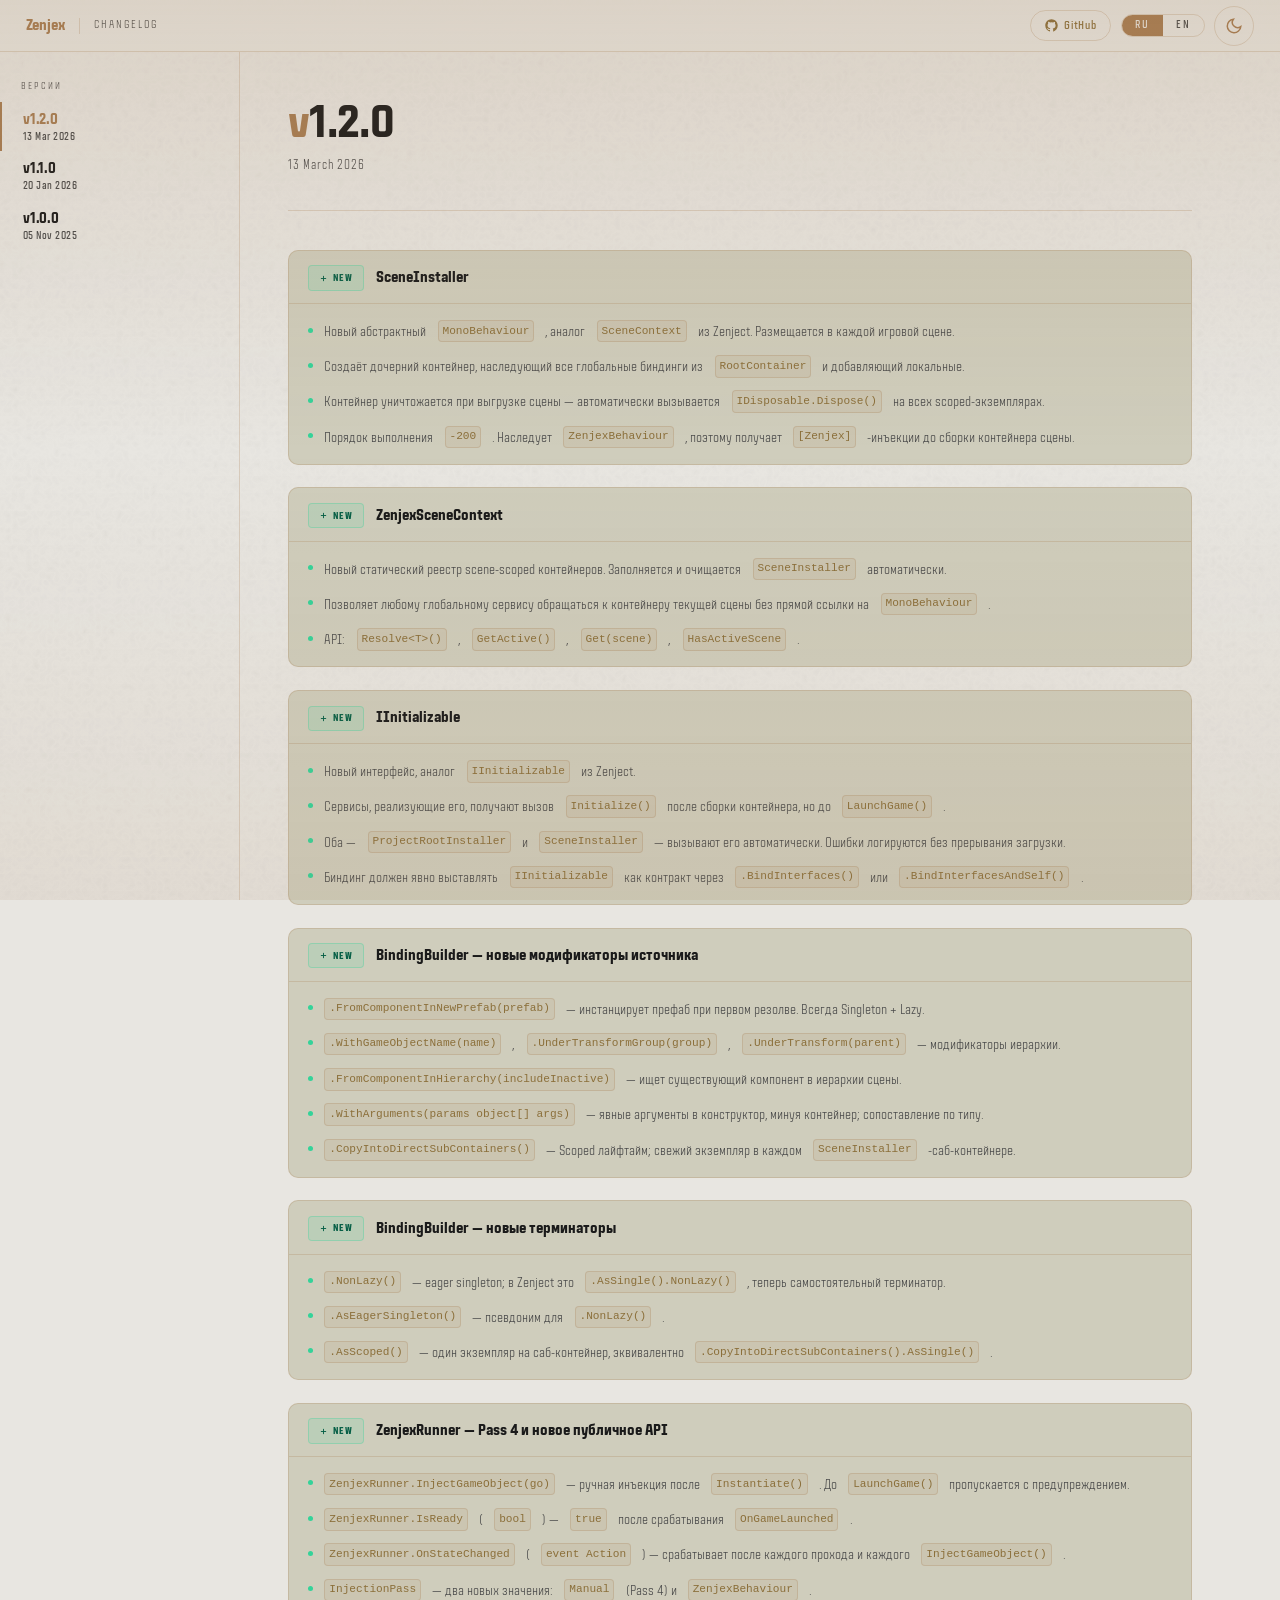
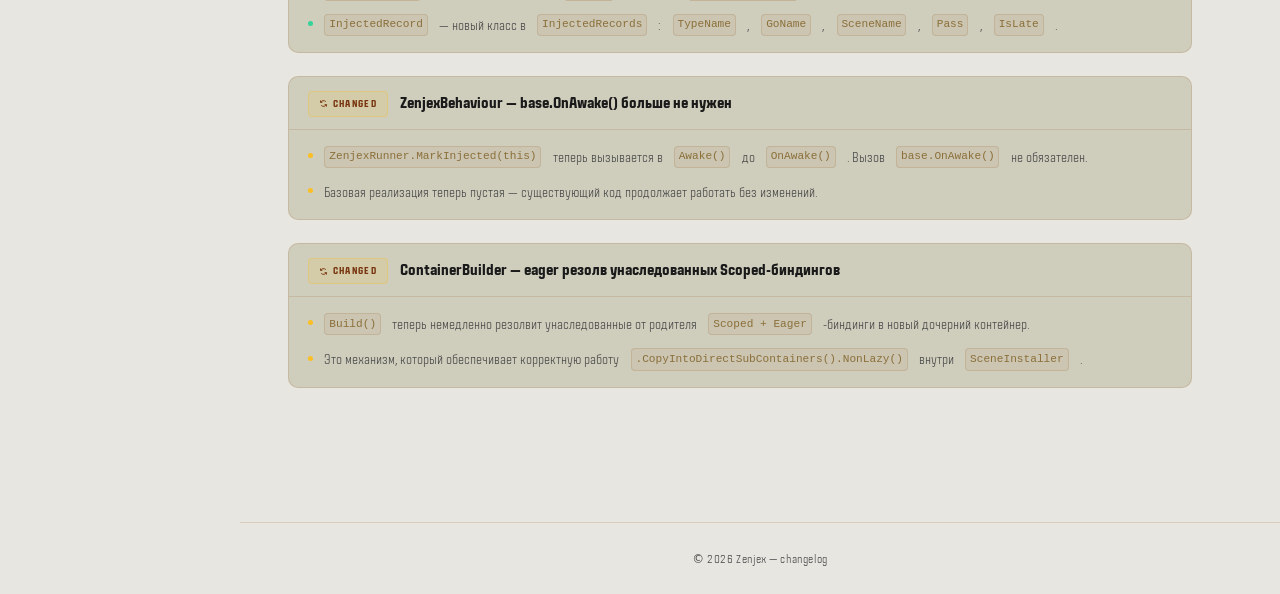
==== src/index.html @ dd4fa687 "Initial commit" ====
<!DOCTYPE html>
<html lang="ru" data-theme="dark">
<head>
  <meta charset="UTF-8" />
  <meta name="viewport" content="width=device-width, initial-scale=1.0" />
  <title>Changelog</title>

  <link rel="stylesheet" href="css/variables.css" />
  <link rel="stylesheet" href="css/animations.css" />
  <link rel="stylesheet" href="css/layout.css" />
  <link rel="stylesheet" href="css/changelog.css" />
</head>
<body>

<div class="app">

  <!-- ════════════════════════════════════════
       TOP BAR
  ════════════════════════════════════════ -->
  <header class="topbar">

    <div class="topbar-left">

      <!-- Mobile sidebar toggle -->
      <button class="sidebar-toggle" id="sidebar-toggle" aria-label="Toggle version list" onclick="toggleSidebar()">
        <svg width="16" height="16" viewBox="0 0 24 24" fill="none" stroke="currentColor" stroke-width="2" aria-hidden="true">
          <path d="M3 12h18M3 6h18M3 18h18"/>
        </svg>
      </button>

      <!-- Project name — set by config-loader.js -->
      <a class="topbar-logo" id="portfolio-link" href="#" aria-label="Back to portfolio">
        <span class="topbar-logo-name">
          <span id="topbar-project">…</span>
        </span>
      </a>

      <div class="topbar-sep"></div>
      <span class="topbar-label t" data-ru="Changelog" data-en="Changelog">Changelog</span>

    </div>

    <div class="topbar-right">

      <!-- GitHub repo link -->
      <a class="repo-link" id="repo-link" href="#" target="_blank" rel="noopener" aria-label="GitHub repository">
        <svg width="13" height="13" viewBox="0 0 24 24" fill="currentColor" aria-hidden="true">
          <path d="M12 .5C5.65.5.5 5.65.5 12c0 5.1 3.3 9.4 7.9 10.9.58.1.79-.25.79-.56v-2c-3.2.7-3.88-1.54-3.88-1.54-.52-1.34-1.28-1.7-1.28-1.7-1.05-.72.08-.7.08-.7 1.16.08 1.77 1.2 1.77 1.2 1.03 1.76 2.7 1.25 3.36.96.1-.75.4-1.25.73-1.54-2.55-.29-5.23-1.28-5.23-5.68 0-1.25.45-2.28 1.18-3.08-.12-.29-.51-1.46.11-3.04 0 0 .96-.31 3.15 1.18a10.9 10.9 0 0 1 5.74 0C17.3 5.37 18.26 5.68 18.26 5.68c.62 1.58.23 2.75.11 3.04.74.8 1.18 1.83 1.18 3.08 0 4.41-2.69 5.38-5.25 5.67.41.35.78 1.05.78 2.12v3.15c0 .31.21.67.8.56C20.2 21.4 23.5 17.1 23.5 12 23.5 5.65 18.35.5 12 .5z"/>
        </svg>
        GitHub
      </a>

      <!-- Lang switcher — same markup & classes as portfolio -->
      <div class="lang-switcher" role="group" aria-label="Language">
        <button class="lang-btn active" id="btn-ru" onclick="setLang('ru')">RU</button>
        <button class="lang-btn"        id="btn-en" onclick="setLang('en')">EN</button>
      </div>

      <!-- Theme switcher — same markup & classes as portfolio -->
      <button class="theme-switcher" id="theme-toggle" aria-label="Toggle theme" onclick="toggleTheme()">
        <svg class="theme-icon sun" viewBox="0 0 24 24" fill="none" stroke="currentColor" stroke-width="2" aria-hidden="true">
          <circle cx="12" cy="12" r="5"/>
          <path d="M12 1v2M12 21v2M4.22 4.22l1.42 1.42M18.36 18.36l1.42 1.42M1 12h2M21 12h2M4.22 19.78l1.42-1.42M18.36 5.64l1.42-1.42"/>
        </svg>
        <svg class="theme-icon moon" viewBox="0 0 24 24" fill="none" stroke="currentColor" stroke-width="2" aria-hidden="true">
          <path d="M21 12.79A9 9 0 1 1 11.21 3 7 7 0 0 0 21 12.79z"/>
        </svg>
      </button>

    </div>
  </header>

  <!-- ════════════════════════════════════════
       BODY: sidebar + content
  ════════════════════════════════════════ -->
  <div class="main">

    <!-- Backdrop for mobile sidebar -->
    <div class="sidebar-backdrop" id="sidebar-backdrop" onclick="toggleSidebar()"></div>

    <!-- Sidebar -->
    <nav class="sidebar" id="sidebar" aria-label="Version list">
      <p class="sidebar-section-label t" data-ru="Версии" data-en="Versions">Версии</p>
      <ul class="version-list" id="version-list" role="list"></ul>
    </nav>

    <!-- Release content -->
    <main class="content" id="release-content" aria-live="polite">
      <!-- Filled by app.js -->
    </main>

  </div>

  <!-- ════════════════════════════════════════
       FOOTER
  ════════════════════════════════════════ -->
  <footer>
    <span class="t" id="footer-text" data-ru="" data-en=""></span>
  </footer>

</div><!-- /.app -->

<!--
  Script load order (matters):
    1. theme.js        — apply saved/system theme before paint (no flash)
    2. config-loader.js — fetch config.json, apply colours, font, noise,
                          wire topbar links, render sidebar
    3. lang.js         — language switcher logic
    4. app.js          — render release content, handle lang switch
    5. scroll.js       — intersection-observer reveal
-->
<script src="js/theme.js"></script>
<script src="js/config-loader.js"></script>
<script src="js/lang.js"></script>
<script src="js/app.js"></script>
<script src="js/scroll.js"></script>

<!-- Mobile sidebar toggle -->
<script>
  function toggleSidebar() {
    const sidebar  = document.getElementById('sidebar');
    const backdrop = document.getElementById('sidebar-backdrop');
    const toggle   = document.getElementById('sidebar-toggle');
    const open = sidebar.classList.toggle('open');
    backdrop.classList.toggle('open', open);
    toggle.classList.toggle('open', open);
  }
</script>

<!-- Wire footer text from config (waits for config-loader to set window.__cfg) -->
<script>
  (function wireFooter() {
    const poll = setInterval(() => {
      const cfg = window.__cfg;
      if (!cfg) return;
      clearInterval(poll);
      const p = cfg.site?.project || 'Changelog';
      const footerEl = document.getElementById('footer-text');
      if (footerEl) {
        const yr = new Date().getFullYear();
        footerEl.setAttribute('data-ru', `© ${yr}\u00a0${p}\u00a0—\u00a0changelog`);
        footerEl.setAttribute('data-en', `© ${yr}\u00a0${p}\u00a0—\u00a0changelog`);
        footerEl.textContent = footerEl.getAttribute('data-' + (window.getCurrentLang?.() || 'ru'));
      }
    }, 30);
  })();
</script>

<!-- bfcache safety: remove any lingering transition overlay on Back -->
<script>
  window.addEventListener('pageshow', () => {
    document.getElementById('page-transition')?.classList.remove('active');
  });
</script>

</body>
</html>
---- src/css/variables.css ----
/* ============================================================
   variables.css — Design tokens, identical to portfolio
   Accent colours are overridden at runtime by config-loader.js
   ============================================================ */

*, *::before, *::after {
  box-sizing: border-box;
  margin: 0;
  padding: 0;
}

/* ── Fallback accents (before config loads) ── */
:root {
  --accent-dark:  #847271;
  --accent-light: #a67c52;
}

/* ── Dark theme (default) ── */
:root {
  --accent:   var(--accent-dark);

  --bg:       #0d0d0d;
  --surface:  #161616;
  --card:     #1c1c1c;
  --accent2:  #e8d5a3;
  --text:     #f0ece4;
  --muted:    #8a8070;
  --border:   var(--border-dark,          rgba(132, 114, 113, 0.18));
  --glow:     var(--glow-dark,            rgba(132, 114, 113, 0.12));

  --gradient-top:    var(--gradient-top-dark,  rgba(132, 114, 113, 0.15));
  --gradient-bottom: var(--gradient-bot-dark,  rgba(132, 114, 113, 0.08));

  --sidebar-w: 240px;
}

/* ── Light theme ── */
[data-theme="light"] {
  --accent:   var(--accent-light);

  --bg:       #e8e6e1;
  --surface:  #d9d7d2;
  --card:     #cfcdbc;
  --accent2:  #8b6f3a;
  --text:     #1a1a1a;
  --muted:    #4a4a4a;
  --border:   var(--border-light,         rgba(166, 124, 82, 0.25));
  --glow:     var(--glow-light,           rgba(166, 124, 82, 0.15));

  --gradient-top:    var(--gradient-top-light, rgba(166, 124, 82, 0.18));
  --gradient-bottom: var(--gradient-bot-light, rgba(166, 124, 82, 0.10));
}

html { scroll-behavior: smooth; }

body {
  background-color:       var(--bg);
  background-image:       var(--noise-svg);
  background-attachment:  fixed;
  color:       var(--text);
  font-family: inherit;
  font-weight: 300;
  line-height: 1.7;
  overflow-x:  hidden;
}

/* ── Same gradient overlay as portfolio ── */
body::before {
  content: '';
  position: fixed;
  inset: 0;
  background: linear-gradient(
    to bottom,
    var(--gradient-top)    0%,
    transparent            50%,
    var(--gradient-bottom) 100%
  );
  pointer-events: none;
  z-index: 9999;
}
---- src/css/animations.css ----
/* ============================================================
   animations.css — Keyframes & transition helpers
   ============================================================ */

@keyframes fadeUp {
  from { opacity: 0; transform: translateY(28px); }
  to   { opacity: 1; transform: none; }
}

@keyframes spin {
  to { transform: rotate(360deg); }
}

@keyframes slideRight {
  from { opacity: 0; transform: translateX(-10px); }
  to   { opacity: 1; transform: none; }
}

/* ── Scroll reveal (same class name as portfolio) ── */
.reveal {
  opacity: 0;
  transform: translateY(20px);
  transition: opacity 0.6s ease, transform 0.6s ease;
}
.reveal.visible {
  opacity: 1;
  transform: none;
}

/* ── Language fade (same .t / .fading pattern) ── */
.t {
  transition: opacity 0.18s ease;
}
.t.fading {
  opacity: 0;
}

/* ── Release body entry ── */
.release-body {
  animation: fadeUp 0.4s cubic-bezier(0.22, 1, 0.36, 1) both;
}

/* ── Section stagger ── */
.release-section {
  animation: fadeUp 0.45s cubic-bezier(0.22, 1, 0.36, 1) both;
}
.release-section:nth-child(1) { animation-delay: 0.04s; }
.release-section:nth-child(2) { animation-delay: 0.08s; }
.release-section:nth-child(3) { animation-delay: 0.12s; }
.release-section:nth-child(4) { animation-delay: 0.16s; }
.release-section:nth-child(5) { animation-delay: 0.20s; }
.release-section:nth-child(6) { animation-delay: 0.24s; }
.release-section:nth-child(7) { animation-delay: 0.28s; }
.release-section:nth-child(8) { animation-delay: 0.32s; }
---- src/css/layout.css ----
/* ============================================================
   layout.css — Top bar, sidebar, content, footer
   ============================================================ */

/* ── App shell ── */
.app {
  display: flex;
  flex-direction: column;
  min-height: 100vh;
}

/* ════════════════════════════════════════════════════════════
   TOP BAR
   ════════════════════════════════════════════════════════════ */
.topbar {
  position: fixed;
  top: 0; left: 0; right: 0;
  z-index: 500;
  height: 52px;
  display: flex;
  align-items: center;
  justify-content: space-between;
  padding: 0 1.6rem;
  border-bottom: 1px solid var(--border);
  background: rgba(13, 13, 13, 0.88);
  backdrop-filter: blur(18px);
  -webkit-backdrop-filter: blur(18px);
}

[data-theme="light"] .topbar {
  background: rgba(232, 230, 225, 0.88);
}

.topbar-left  { display: flex; align-items: center; gap: 0.9rem; }
.topbar-right { display: flex; align-items: center; gap: 0.6rem; }

/* Project name link */
.topbar-logo {
  display: flex;
  align-items: center;
  gap: 0.5rem;
  text-decoration: none;
  color: var(--text);
}

.topbar-logo-name {
  font-size: 0.95rem;
  font-weight: 700;
  letter-spacing: -0.01em;
  color: var(--text);
}
.topbar-logo-name span { color: var(--accent); }

.topbar-sep {
  width: 1px;
  height: 16px;
  background: var(--border);
}

.topbar-label {
  font-size: 0.68rem;
  letter-spacing: 0.18em;
  text-transform: uppercase;
  color: var(--muted);
}

/* GitHub pill — matches portfolio's .link-pill */
.repo-link {
  display: inline-flex;
  align-items: center;
  gap: 0.4rem;
  padding: 0.32rem 0.85rem;
  border: 1px solid var(--border);
  border-radius: 999px;
  font-size: 0.72rem;
  font-weight: 500;
  letter-spacing: 0.06em;
  color: var(--accent2);
  text-decoration: none;
  transition: background 0.22s, border-color 0.22s, transform 0.18s;
}
.repo-link:hover {
  background: var(--glow);
  border-color: var(--accent);
  transform: translateY(-1px);
}

/* ── Theme switcher (identical to portfolio) ── */
.theme-switcher {
  width: 40px;
  height: 40px;
  border-radius: 50%;
  border: 1px solid var(--border);
  background: transparent;
  cursor: pointer;
  display: flex;
  align-items: center;
  justify-content: center;
  transition: border-color 0.2s, transform 0.2s;
  position: relative;
}
.theme-switcher:hover  { border-color: var(--accent); transform: scale(1.05); }
.theme-switcher:active { transform: scale(0.95); }

.theme-icon {
  width: 18px;
  height: 18px;
  color: var(--accent);
  transition: opacity 0.3s, transform 0.3s;
}
.theme-icon.sun  { position: absolute; opacity: 1; transform: rotate(0deg) scale(1); }
.theme-icon.moon { position: absolute; opacity: 0; transform: rotate(90deg) scale(0); }

[data-theme="light"] .theme-icon.sun  { opacity: 0; transform: rotate(-90deg) scale(0); }
[data-theme="light"] .theme-icon.moon { opacity: 1; transform: rotate(0deg) scale(1); }

/* ── Lang switcher (identical to portfolio) ── */
.lang-switcher {
  display: flex;
  border: 1px solid var(--border);
  border-radius: 999px;
  overflow: hidden;
  background: transparent;
}

.lang-btn {
  padding: 0.34rem 0.85rem;
  font-family: inherit;
  font-size: 0.68rem;
  font-weight: 500;
  letter-spacing: 0.13em;
  text-transform: uppercase;
  color: var(--muted);
  background: none;
  border: none;
  cursor: pointer;
  transition: color 0.2s, background 0.2s;
  line-height: 1;
}
.lang-btn.active         { color: var(--bg); background: var(--accent); }
.lang-btn:not(.active):hover { color: var(--accent2); }

/* ── Mobile: sidebar toggle button ── */
.sidebar-toggle {
  display: none;
  width: 40px;
  height: 40px;
  border-radius: 50%;
  border: 1px solid var(--border);
  background: transparent;
  cursor: pointer;
  align-items: center;
  justify-content: center;
  color: var(--accent);
  transition: border-color 0.2s, background 0.2s;
}
.sidebar-toggle:hover { border-color: var(--accent); background: var(--glow); }
.sidebar-toggle.open  { background: var(--glow); border-color: var(--accent); }

/* ════════════════════════════════════════════════════════════
   MAIN LAYOUT (sidebar + content)
   ════════════════════════════════════════════════════════════ */
.main {
  display: flex;
  flex: 1;
  padding-top: 52px;
}

/* ── Sidebar ── */
.sidebar {
  position: fixed;
  top: 52px;
  left: 0;
  bottom: 0;
  width: var(--sidebar-w);
  overflow-y: auto;
  border-right: 1px solid var(--border);
  padding: 1.6rem 0 2rem;
  scrollbar-width: thin;
  scrollbar-color: var(--border) transparent;
}

.sidebar-section-label {
  font-size: 0.6rem;
  letter-spacing: 0.22em;
  text-transform: uppercase;
  color: var(--muted);
  padding: 0 1.3rem;
  margin-bottom: 0.5rem;
}

.version-list {
  list-style: none;
}

/* Each version entry */
.version-item {
  position: relative;
  border-left: 2px solid transparent;
  transition: border-color 0.2s;
}
.version-item.active {
  border-left-color: var(--accent);
}

.version-btn {
  width: 100%;
  padding: 0.55rem 1.3rem;
  background: none;
  border: none;
  cursor: pointer;
  text-align: left;
  font-family: inherit;
  display: flex;
  flex-direction: column;
  gap: 0.12rem;
  transition: background 0.18s;
}
.version-btn:hover { background: var(--glow); }

.version-btn-tag {
  font-size: 0.88rem;
  font-weight: 700;
  color: var(--text);
  letter-spacing: -0.01em;
  transition: color 0.2s;
}
.version-item.active .version-btn-tag { color: var(--accent); }

.version-btn-date {
  font-size: 0.65rem;
  letter-spacing: 0.05em;
  color: var(--muted);
}

/* ── Content area ── */
.content {
  margin-left: var(--sidebar-w);
  flex: 1;
  padding: 2.8rem 3rem 7rem;
  max-width: calc(var(--sidebar-w) + 760px);
}

/* ── Release header ── */
.release-header {
  margin-bottom: 2.2rem;
}

.release-version-tag {
  font-size: clamp(2rem, 5vw, 2.8rem);
  font-weight: 700;
  letter-spacing: -0.02em;
  line-height: 1.1;
  margin-bottom: 0.55rem;
}
.release-version-tag span { color: var(--accent); }

.release-meta {
  display: flex;
  align-items: center;
  gap: 0.8rem;
  flex-wrap: wrap;
}

.release-date {
  font-size: 0.75rem;
  letter-spacing: 0.08em;
  color: var(--muted);
}

/* ── Horizontal rule between header and body ── */
.release-rule {
  height: 1px;
  background: var(--border);
  margin: 1.8rem 0 2.4rem;
}

/* ── Footer ── */
footer {
  margin-left: var(--sidebar-w);
  padding: 1.6rem 3rem;
  border-top: 1px solid var(--border);
  color: var(--muted);
  font-size: 0.74rem;
  letter-spacing: 0.05em;
  text-align: center;
}

/* ════════════════════════════════════════════════════════════
   MOBILE  ≤ 768 px
   ════════════════════════════════════════════════════════════ */
@media (max-width: 768px) {
  :root { --sidebar-w: 0px; }

  .topbar { padding: 0 1rem; }

  .topbar-sep,
  .topbar-label { display: none; }

  .sidebar-toggle { display: flex; }

  /* Sidebar slides in from the left as an overlay */
  .sidebar {
    width: 80vw;
    max-width: 300px;
    transform: translateX(-110%);
    transition: transform 0.3s cubic-bezier(0.22, 1, 0.36, 1);
    z-index: 400;
    background: var(--bg);
    border-right: 1px solid var(--border);
  }
  .sidebar.open { transform: translateX(0); }

  /* Dim overlay behind the open sidebar */
  .sidebar-backdrop {
    display: none;
    position: fixed;
    inset: 0;
    z-index: 399;
    background: rgba(0,0,0,0.5);
  }
  .sidebar-backdrop.open { display: block; }

  .content {
    margin-left: 0;
    padding: 1.6rem 1.2rem 5rem;
  }

  footer {
    margin-left: 0;
    padding: 1.4rem 1.2rem;
  }
}

@media (max-width: 400px) {
  .release-version-tag { font-size: 1.7rem; }
  .content { padding: 1.2rem 1rem 4rem; }
}

/* ── Touch: no hover lifts ── */
@media (hover: none) {
  .repo-link:hover  { transform: none; }
  .version-btn:hover { background: transparent; }
}
---- src/css/changelog.css ----
/* ============================================================
   changelog.css — Release sections, badges, item lists,
                   inline code highlighting
   ============================================================ */

/* ════════════════════════════════════════════════════════════
   SECTION CARD
   ════════════════════════════════════════════════════════════ */
.release-section {
  margin-bottom: 1.4rem;
  border: 1px solid var(--border);
  border-radius: 10px;
  background: var(--card);
  overflow: hidden;
  transition: border-color 0.22s;
}
.release-section:hover {
  border-color: color-mix(in srgb, var(--accent) 40%, var(--border));
}

/* ── Section header ── */
.section-head {
  display: flex;
  align-items: center;
  gap: 0.75rem;
  padding: 0.9rem 1.2rem 0.75rem;
  border-bottom: 1px solid var(--border);
}

.section-title {
  font-size: 0.95rem;
  font-weight: 700;
  color: var(--text);
  flex: 1;
}

/* Inline code in titles */
.section-title code {
  font-family: 'SFMono-Regular', 'Consolas', 'Liberation Mono', monospace;
  font-size: 0.85em;
  font-weight: 600;
  color: var(--accent2);
  background: color-mix(in srgb, var(--accent) 10%, var(--surface));
  border: 1px solid var(--border);
  border-radius: 4px;
  padding: 0.05em 0.35em;
}

/* ── Type badge ── */
.badge {
  display: inline-flex;
  align-items: center;
  gap: 0.3rem;
  font-size: 0.6rem;
  font-weight: 700;
  letter-spacing: 0.14em;
  text-transform: uppercase;
  padding: 0.22rem 0.6rem;
  border-radius: 4px;
  border: 1px solid transparent;
  white-space: nowrap;
  flex-shrink: 0;
}

.badge-new {
  color: #6ee7b7;
  background: rgba(52, 211, 153, 0.08);
  border-color: rgba(52, 211, 153, 0.2);
}
[data-theme="light"] .badge-new {
  color: #065f46;
  background: rgba(52, 211, 153, 0.12);
  border-color: rgba(52, 211, 153, 0.3);
}

.badge-changed {
  color: #fde68a;
  background: rgba(251, 191, 36, 0.08);
  border-color: rgba(251, 191, 36, 0.2);
}
[data-theme="light"] .badge-changed {
  color: #78350f;
  background: rgba(251, 191, 36, 0.12);
  border-color: rgba(251, 191, 36, 0.3);
}

.badge-fixed {
  color: #93c5fd;
  background: rgba(96, 165, 250, 0.08);
  border-color: rgba(96, 165, 250, 0.2);
}
[data-theme="light"] .badge-fixed {
  color: #1e3a5f;
  background: rgba(96, 165, 250, 0.12);
  border-color: rgba(96, 165, 250, 0.3);
}

.badge-removed {
  color: #fca5a5;
  background: rgba(248, 113, 113, 0.08);
  border-color: rgba(248, 113, 113, 0.2);
}
[data-theme="light"] .badge-removed {
  color: #7f1d1d;
  background: rgba(248, 113, 113, 0.12);
  border-color: rgba(248, 113, 113, 0.3);
}

/* ── Item list ── */
.section-items {
  list-style: none;
  padding: 0.6rem 0 0.6rem;
}

.section-item {
  display: flex;
  gap: 0.7rem;
  padding: 0.4rem 1.2rem;
  font-size: 0.85rem;
  line-height: 1.65;
  color: var(--muted);
  transition: background 0.15s;
}
.section-item:hover {
  background: color-mix(in srgb, var(--accent) 5%, transparent);
}

/* Bullet dot, coloured by type */
.section-item::before {
  content: '';
  display: block;
  width: 5px;
  height: 5px;
  border-radius: 50%;
  background: var(--muted);
  margin-top: 0.55em;
  flex-shrink: 0;
  transition: background 0.2s;
}
.release-section[data-type="new"]     .section-item::before { background: #34d399; }
.release-section[data-type="changed"] .section-item::before { background: #fbbf24; }
.release-section[data-type="fixed"]   .section-item::before { background: #60a5fa; }
.release-section[data-type="removed"] .section-item::before { background: #f87171; }

/* Inline code inside items */
.section-item code {
  font-family: 'SFMono-Regular', 'Consolas', 'Liberation Mono', monospace;
  font-size: 0.82em;
  font-weight: 500;
  color: var(--accent2);
  background: color-mix(in srgb, var(--accent) 10%, var(--surface));
  border: 1px solid var(--border);
  border-radius: 4px;
  padding: 0.05em 0.35em;
  white-space: nowrap;
}

[data-theme="light"] .section-item code {
  color: var(--accent2);
  background: color-mix(in srgb, var(--accent) 10%, var(--card));
}

/* ════════════════════════════════════════════════════════════
   EMPTY STATE  (no release selected or config error)
   ════════════════════════════════════════════════════════════ */
.empty-state {
  display: flex;
  flex-direction: column;
  align-items: center;
  justify-content: center;
  gap: 0.8rem;
  min-height: 40vh;
  color: var(--muted);
  font-size: 0.85rem;
  letter-spacing: 0.05em;
  text-align: center;
  opacity: 0.6;
}

.empty-state svg {
  color: var(--accent);
  opacity: 0.4;
}

/* ════════════════════════════════════════════════════════════
   MOBILE
   ════════════════════════════════════════════════════════════ */
@media (max-width: 768px) {
  .section-head { padding: 0.8rem 1rem 0.65rem; gap: 0.6rem; }
  .section-title { font-size: 0.88rem; }
  .section-item { padding: 0.35rem 1rem; font-size: 0.8rem; }
  .release-section { border-radius: 8px; margin-bottom: 1rem; }
}
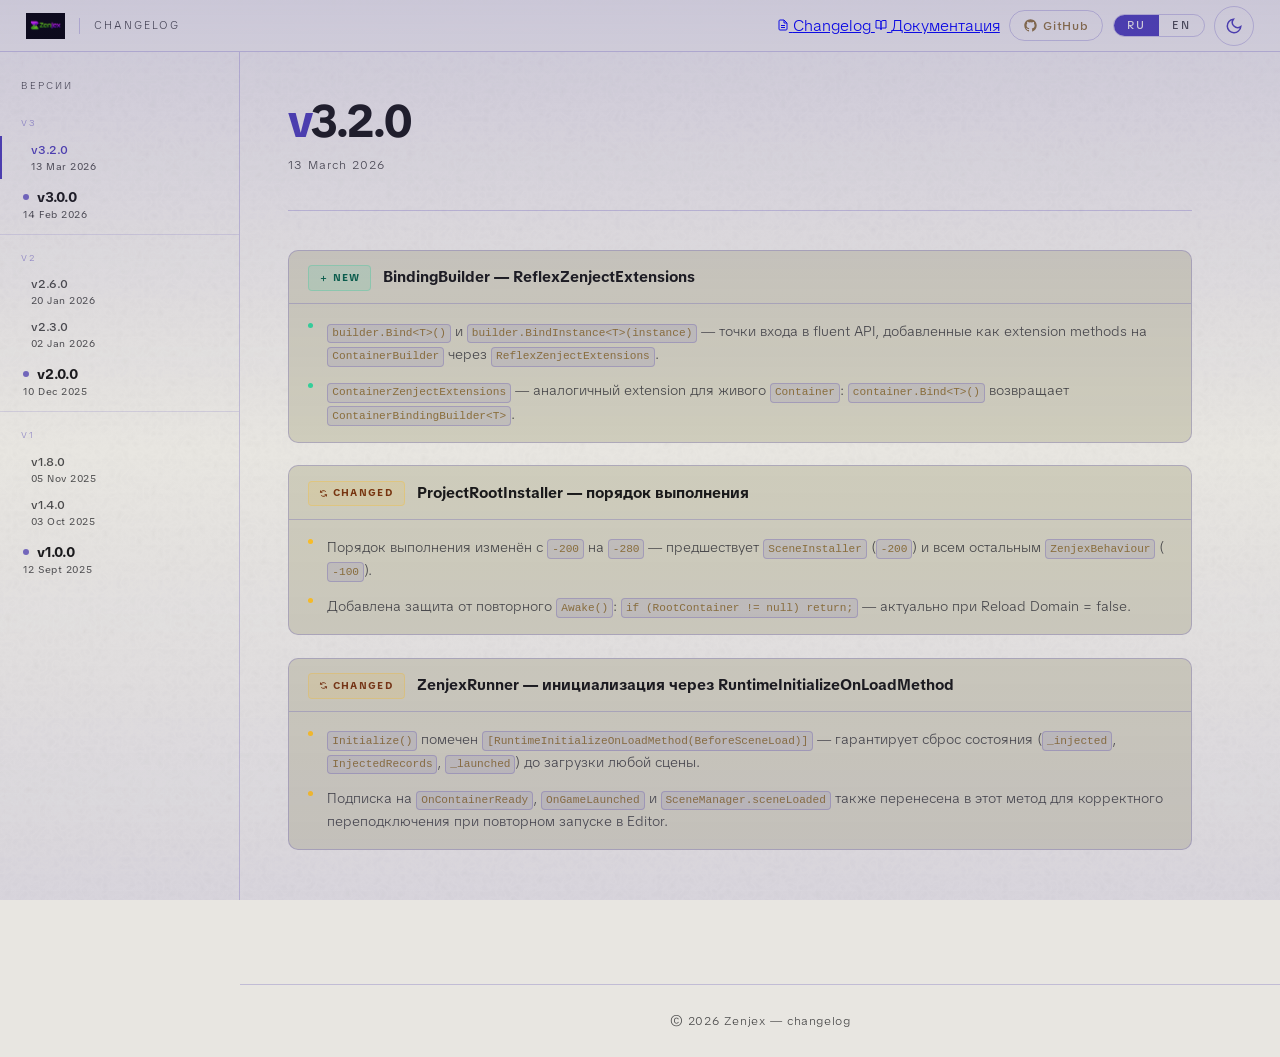
==== commit e0a5c93d: "Added home page" ====
--- a/src/index.html
+++ b/src/index.html
@@ -9,6 +9,7 @@
   <link rel="stylesheet" href="css/animations.css" />
   <link rel="stylesheet" href="css/layout.css" />
   <link rel="stylesheet" href="css/changelog.css" />
+  <link rel="stylesheet" href="css/wiki.css" />
 </head>
 <body>
 
@@ -28,11 +29,9 @@
         </svg>
       </button>
 
-      <!-- Project name — set by config-loader.js -->
-      <a class="topbar-logo" id="portfolio-link" href="#" aria-label="Back to portfolio">
-        <span class="topbar-logo-name">
-          <span id="topbar-project">…</span>
-        </span>
+      <!-- Project logo -->
+      <a class="topbar-logo" id="portfolio-link" href="home.html" aria-label="Zenjex — Home">
+        <img class="topbar-logo-img" src="img/logo.png" alt="Zenjex" id="topbar-project" />
       </a>
 
       <div class="topbar-sep"></div>
@@ -41,6 +40,23 @@
     </div>
 
     <div class="topbar-right">
+
+      <!-- Nav: Changelog ↔ Wiki -->
+      <nav class="topbar-nav" aria-label="Site navigation">
+        <a class="topbar-nav-link topbar-nav-link--active" href="index.html">
+          <svg width="12" height="12" viewBox="0 0 24 24" fill="none" stroke="currentColor" stroke-width="2" aria-hidden="true">
+            <path d="M14 2H6a2 2 0 00-2 2v16a2 2 0 002 2h12a2 2 0 002-2V8z"/><polyline points="14 2 14 8 20 8"/>
+            <line x1="16" y1="13" x2="8" y2="13"/><line x1="16" y1="17" x2="8" y2="17"/>
+          </svg>
+          <span class="t" data-ru="Changelog" data-en="Changelog">Changelog</span>
+        </a>
+        <a class="topbar-nav-link" href="docs.html">
+          <svg width="12" height="12" viewBox="0 0 24 24" fill="none" stroke="currentColor" stroke-width="2" aria-hidden="true">
+            <path d="M2 3h6a4 4 0 014 4v14a3 3 0 00-3-3H2z"/><path d="M22 3h-6a4 4 0 00-4 4v14a3 3 0 013-3h7z"/>
+          </svg>
+          <span class="t" data-ru="Документация" data-en="Docs">Документация</span>
+        </a>
+      </nav>
 
       <!-- GitHub repo link -->
       <a class="repo-link" id="repo-link" href="#" target="_blank" rel="noopener" aria-label="GitHub repository">
--- a/src/css/layout.css
+++ b/src/css/layout.css
@@ -41,6 +41,15 @@
   gap: 0.5rem;
   text-decoration: none;
   color: var(--text);
+  background: transparent;
+}
+
+/* Logo as image */
+.topbar-logo-img {
+  height: 26px;
+  width: auto;
+  display: block;
+  background: transparent;
 }
 
 .topbar-logo-name {
@@ -342,3 +351,145 @@
   .repo-link:hover  { transform: none; }
   .version-btn:hover { background: transparent; }
 }
+
+
+/* ════════════════════════════════════════════════════════════
+   SIDEBAR — версионные группы
+   ════════════════════════════════════════════════════════════ */
+
+/* Группа мажорной версии */
+.version-group {
+  margin-bottom: 0.25rem;
+}
+
+/* Лейбл группы (V3, V2, V1) */
+.version-group-label {
+  font-size: 0.55rem;
+  letter-spacing: 0.28em;
+  text-transform: uppercase;
+  color: var(--accent);
+  opacity: 0.55;
+  padding: 0.9rem 1.3rem 0.3rem;
+  user-select: none;
+}
+
+/* Список релизов внутри группы */
+.version-sublist {
+  list-style: none;
+}
+
+/* Минорный релиз — чуть меньше и с отступом */
+.version-item:not(.version-item--major) .version-btn {
+  padding: 0.38rem 1.3rem 0.38rem 1.8rem;
+}
+
+.version-item:not(.version-item--major) .version-btn-tag {
+  font-size: 0.78rem;
+  font-weight: 500;
+  color: var(--muted);
+}
+
+.version-item:not(.version-item--major).active .version-btn-tag {
+  color: var(--accent);
+}
+
+.version-item:not(.version-item--major) .version-btn-date {
+  font-size: 0.6rem;
+}
+
+/* Мажорный релиз — крупнее, ярче */
+.version-item--major .version-btn {
+  padding: 0.55rem 1.3rem;
+}
+
+.version-item--major .version-btn-tag {
+  font-size: 0.9rem;
+  font-weight: 700;
+  color: var(--text);
+  display: flex;
+  align-items: center;
+  gap: 0.5rem;
+}
+
+.version-item--major.active .version-btn-tag {
+  color: var(--accent);
+}
+
+/* Цветная точка перед мажорной версией */
+.version-btn-major-dot {
+  display: inline-block;
+  width: 6px;
+  height: 6px;
+  border-radius: 50%;
+  background: var(--accent);
+  flex-shrink: 0;
+  opacity: 0.75;
+  transition: opacity 0.2s;
+}
+.version-item--major.active .version-btn-major-dot,
+.version-item--major .version-btn:hover .version-btn-major-dot {
+  opacity: 1;
+}
+
+/* Разделительная линия перед группой (кроме первой) */
+.version-group + .version-group .version-group-label {
+  border-top: 1px solid var(--border);
+  padding-top: 1rem;
+}
+
+
+/* ════════════════════════════════════════════════════════════
+   CONTENT — мажорный релиз
+   ════════════════════════════════════════════════════════════ */
+
+/* Выделенный бэкграунд для шапки мажорного релиза */
+.release-header--major {
+  position: relative;
+  padding: 1.8rem 2rem 1.8rem;
+  margin: -0.8rem -1.2rem 0;
+  border-radius: 12px;
+  border: 1px solid color-mix(in srgb, var(--accent) 25%, var(--border));
+  background: color-mix(in srgb, var(--accent) 5%, var(--card));
+  overflow: hidden;
+}
+
+/* Декоративное свечение в углу */
+.release-header--major::before {
+  content: '';
+  position: absolute;
+  top: -40px;
+  right: -40px;
+  width: 180px;
+  height: 180px;
+  border-radius: 50%;
+  background: radial-gradient(circle, color-mix(in srgb, var(--accent) 18%, transparent), transparent 70%);
+  pointer-events: none;
+}
+
+/* Бейдж "MAJOR RELEASE" */
+.release-header--major::after {
+  content: 'MAJOR RELEASE';
+  position: absolute;
+  top: 1rem;
+  right: 1.2rem;
+  font-size: 0.52rem;
+  font-weight: 700;
+  letter-spacing: 0.2em;
+  color: var(--accent);
+  opacity: 0.6;
+}
+
+/* Версионный тег крупнее у мажора */
+.release-header--major .release-version-tag {
+  font-size: clamp(2.4rem, 6vw, 3.4rem);
+}
+
+@media (max-width: 768px) {
+  .release-header--major {
+    margin: -0.4rem -0.4rem 0;
+    padding: 1.4rem 1.2rem 1.4rem;
+  }
+  .release-header--major::after {
+    display: none;
+  }
+}
--- a/src/css/changelog.css
+++ b/src/css/changelog.css
@@ -113,9 +113,9 @@
 }
 
 .section-item {
-  display: flex;
-  gap: 0.7rem;
-  padding: 0.4rem 1.2rem;
+  display: block;
+  position: relative;
+  padding: 0.4rem 1.2rem 0.4rem 2.4rem;
   font-size: 0.85rem;
   line-height: 1.65;
   color: var(--muted);
@@ -125,16 +125,21 @@
   background: color-mix(in srgb, var(--accent) 5%, transparent);
 }
 
-/* Bullet dot, coloured by type */
+/* Text content wrapper — inline so code flows naturally with text */
+.section-item-text {
+  display: inline;
+}
+
+/* Bullet dot, absolutely positioned so text wraps freely */
 .section-item::before {
   content: '';
-  display: block;
+  position: absolute;
+  left: 1.2rem;
+  top: 0.72em;
   width: 5px;
   height: 5px;
   border-radius: 50%;
   background: var(--muted);
-  margin-top: 0.55em;
-  flex-shrink: 0;
   transition: background 0.2s;
 }
 .release-section[data-type="new"]     .section-item::before { background: #34d399; }
@@ -153,6 +158,9 @@
   border-radius: 4px;
   padding: 0.05em 0.35em;
   white-space: nowrap;
+  display: inline-block;
+  vertical-align: baseline;
+  line-height: 1.5;
 }
 
 [data-theme="light"] .section-item code {
@@ -188,6 +196,7 @@
 @media (max-width: 768px) {
   .section-head { padding: 0.8rem 1rem 0.65rem; gap: 0.6rem; }
   .section-title { font-size: 0.88rem; }
-  .section-item { padding: 0.35rem 1rem; font-size: 0.8rem; }
+  .section-item { padding: 0.35rem 1rem 0.35rem 2rem; font-size: 0.8rem; }
+  .section-item::before { left: 1rem; }
   .release-section { border-radius: 8px; margin-bottom: 1rem; }
 }
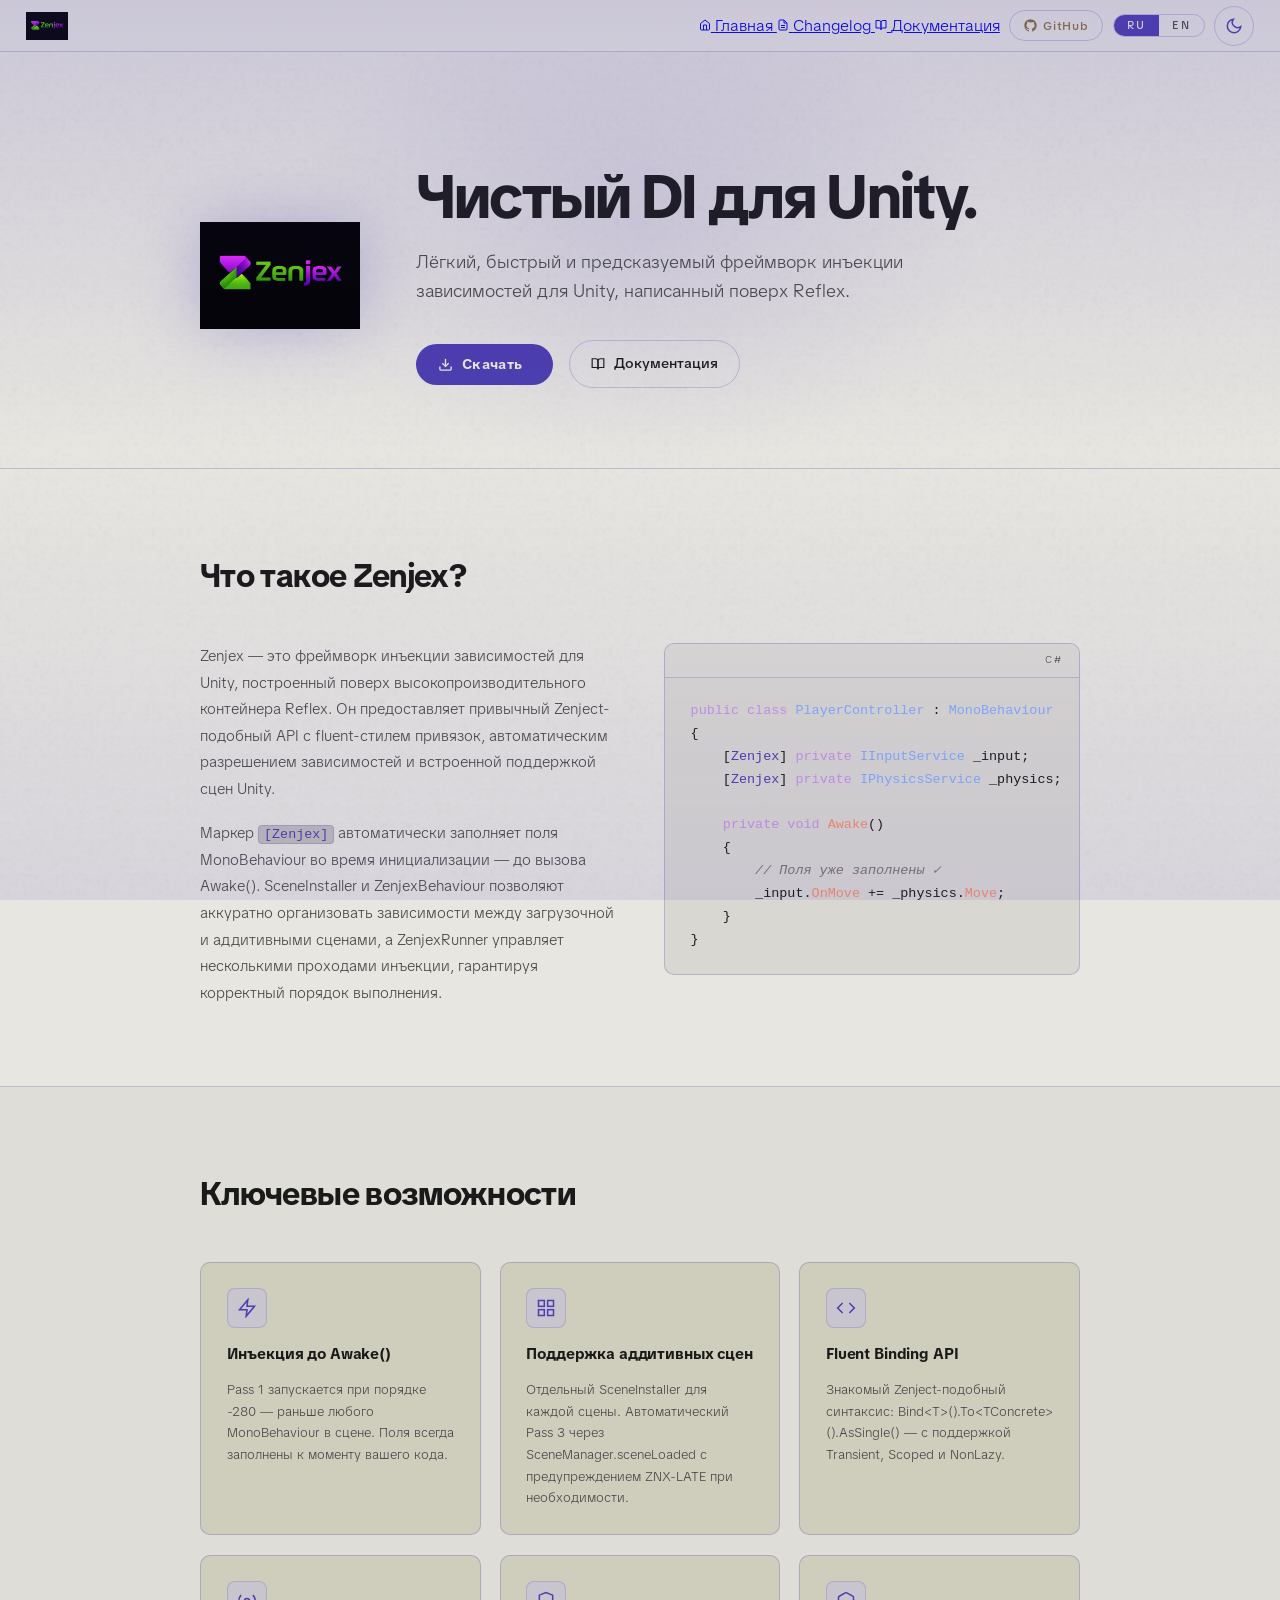
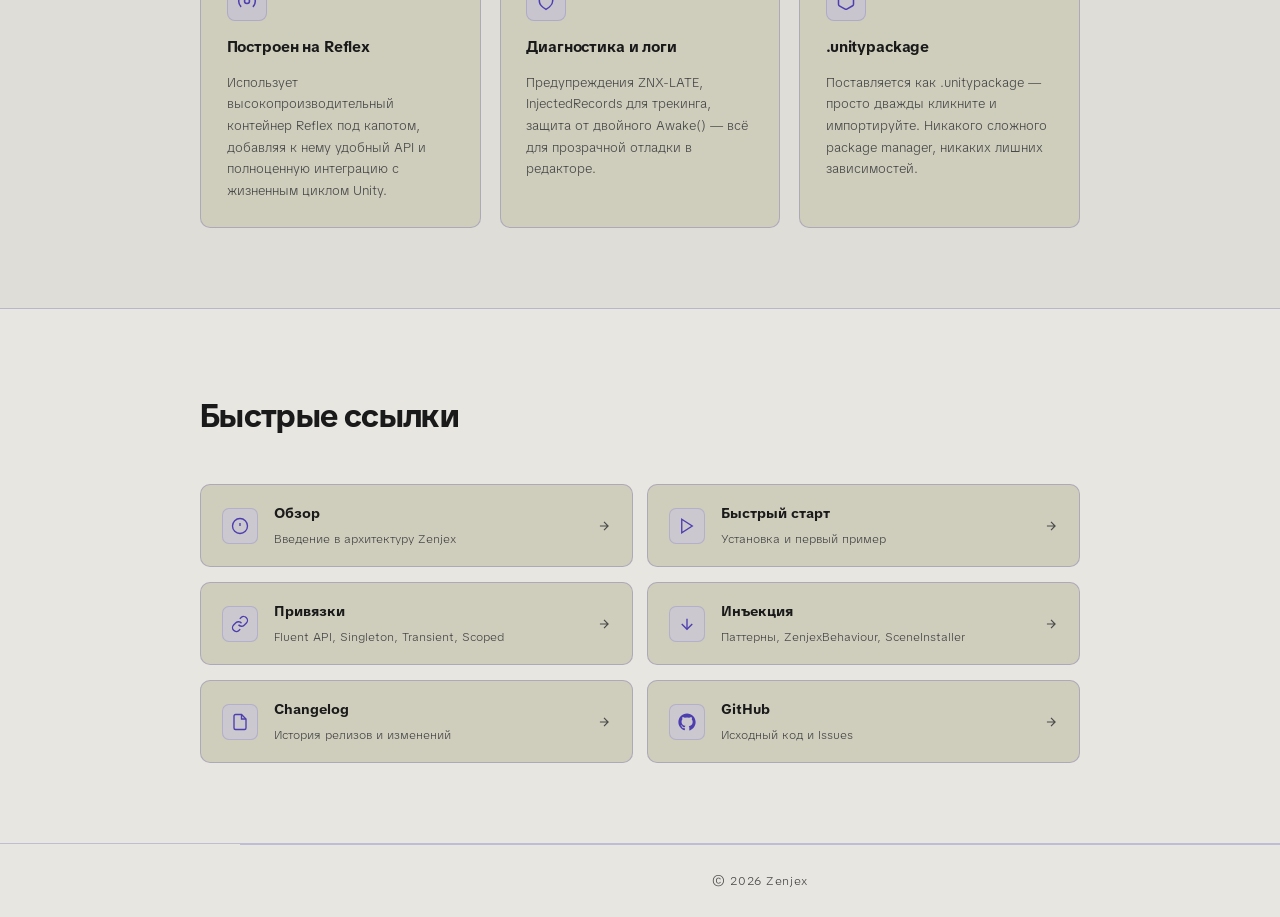
==== commit c8ce730f: "Added home tab" ====
--- a/src/index.html
+++ b/src/index.html
@@ -3,47 +3,35 @@
 <head>
   <meta charset="UTF-8" />
   <meta name="viewport" content="width=device-width, initial-scale=1.0" />
-  <title>Changelog</title>
+  <title>Zenjex — Dependency Injection for Unity</title>
 
   <link rel="stylesheet" href="css/variables.css" />
   <link rel="stylesheet" href="css/animations.css" />
   <link rel="stylesheet" href="css/layout.css" />
-  <link rel="stylesheet" href="css/changelog.css" />
   <link rel="stylesheet" href="css/wiki.css" />
+  <link rel="stylesheet" href="css/home.css" />
 </head>
 <body>
 
 <div class="app">
 
-  <!-- ════════════════════════════════════════
-       TOP BAR
-  ════════════════════════════════════════ -->
+  <!-- TOP BAR -->
   <header class="topbar">
-
     <div class="topbar-left">
-
-      <!-- Mobile sidebar toggle -->
-      <button class="sidebar-toggle" id="sidebar-toggle" aria-label="Toggle version list" onclick="toggleSidebar()">
-        <svg width="16" height="16" viewBox="0 0 24 24" fill="none" stroke="currentColor" stroke-width="2" aria-hidden="true">
-          <path d="M3 12h18M3 6h18M3 18h18"/>
-        </svg>
-      </button>
-
-      <!-- Project logo -->
-      <a class="topbar-logo" id="portfolio-link" href="home.html" aria-label="Zenjex — Home">
-        <img class="topbar-logo-img" src="img/logo.png" alt="Zenjex" id="topbar-project" />
+      <a class="topbar-logo" id="portfolio-link" href="#" aria-label="Back to portfolio">
+        <img class="topbar-logo-img" src="img/logo.png" alt="Zenjex" id="topbar-logo-img" />
       </a>
-
-      <div class="topbar-sep"></div>
-      <span class="topbar-label t" data-ru="Changelog" data-en="Changelog">Changelog</span>
-
     </div>
 
     <div class="topbar-right">
-
-      <!-- Nav: Changelog ↔ Wiki -->
       <nav class="topbar-nav" aria-label="Site navigation">
         <a class="topbar-nav-link topbar-nav-link--active" href="index.html">
+          <svg width="12" height="12" viewBox="0 0 24 24" fill="none" stroke="currentColor" stroke-width="2" aria-hidden="true">
+            <path d="M3 9l9-7 9 7v11a2 2 0 01-2 2H5a2 2 0 01-2-2z"/><polyline points="9 22 9 12 15 12 15 22"/>
+          </svg>
+          <span class="t" data-ru="Главная" data-en="Home">Главная</span>
+        </a>
+        <a class="topbar-nav-link" href="changelog.html">
           <svg width="12" height="12" viewBox="0 0 24 24" fill="none" stroke="currentColor" stroke-width="2" aria-hidden="true">
             <path d="M14 2H6a2 2 0 00-2 2v16a2 2 0 002 2h12a2 2 0 002-2V8z"/><polyline points="14 2 14 8 20 8"/>
             <line x1="16" y1="13" x2="8" y2="13"/><line x1="16" y1="17" x2="8" y2="17"/>
@@ -58,7 +46,6 @@
         </a>
       </nav>
 
-      <!-- GitHub repo link -->
       <a class="repo-link" id="repo-link" href="#" target="_blank" rel="noopener" aria-label="GitHub repository">
         <svg width="13" height="13" viewBox="0 0 24 24" fill="currentColor" aria-hidden="true">
           <path d="M12 .5C5.65.5.5 5.65.5 12c0 5.1 3.3 9.4 7.9 10.9.58.1.79-.25.79-.56v-2c-3.2.7-3.88-1.54-3.88-1.54-.52-1.34-1.28-1.7-1.28-1.7-1.05-.72.08-.7.08-.7 1.16.08 1.77 1.2 1.77 1.2 1.03 1.76 2.7 1.25 3.36.96.1-.75.4-1.25.73-1.54-2.55-.29-5.23-1.28-5.23-5.68 0-1.25.45-2.28 1.18-3.08-.12-.29-.51-1.46.11-3.04 0 0 .96-.31 3.15 1.18a10.9 10.9 0 0 1 5.74 0C17.3 5.37 18.26 5.68 18.26 5.68c.62 1.58.23 2.75.11 3.04.74.8 1.18 1.83 1.18 3.08 0 4.41-2.69 5.38-5.25 5.67.41.35.78 1.05.78 2.12v3.15c0 .31.21.67.8.56C20.2 21.4 23.5 17.1 23.5 12 23.5 5.65 18.35.5 12 .5z"/>
@@ -66,13 +53,11 @@
         GitHub
       </a>
 
-      <!-- Lang switcher — same markup & classes as portfolio -->
       <div class="lang-switcher" role="group" aria-label="Language">
         <button class="lang-btn active" id="btn-ru" onclick="setLang('ru')">RU</button>
         <button class="lang-btn"        id="btn-en" onclick="setLang('en')">EN</button>
       </div>
 
-      <!-- Theme switcher — same markup & classes as portfolio -->
       <button class="theme-switcher" id="theme-toggle" aria-label="Toggle theme" onclick="toggleTheme()">
         <svg class="theme-icon sun" viewBox="0 0 24 24" fill="none" stroke="currentColor" stroke-width="2" aria-hidden="true">
           <circle cx="12" cy="12" r="5"/>
@@ -82,87 +67,414 @@
           <path d="M21 12.79A9 9 0 1 1 11.21 3 7 7 0 0 0 21 12.79z"/>
         </svg>
       </button>
-
     </div>
   </header>
 
-  <!-- ════════════════════════════════════════
-       BODY: sidebar + content
-  ════════════════════════════════════════ -->
-  <div class="main">
-
-    <!-- Backdrop for mobile sidebar -->
-    <div class="sidebar-backdrop" id="sidebar-backdrop" onclick="toggleSidebar()"></div>
-
-    <!-- Sidebar -->
-    <nav class="sidebar" id="sidebar" aria-label="Version list">
-      <p class="sidebar-section-label t" data-ru="Версии" data-en="Versions">Версии</p>
-      <ul class="version-list" id="version-list" role="list"></ul>
-    </nav>
-
-    <!-- Release content -->
-    <main class="content" id="release-content" aria-live="polite">
-      <!-- Filled by app.js -->
-    </main>
-
-  </div>
-
-  <!-- ════════════════════════════════════════
-       FOOTER
-  ════════════════════════════════════════ -->
-  <footer>
+  <!-- MAIN CONTENT -->
+  <main class="home-main">
+
+    <!-- HERO -->
+    <section class="home-hero">
+      <div class="home-hero-inner">
+
+        <div class="home-hero-logo-wrap">
+          <img class="home-hero-logo" src="img/logo.png" alt="Zenjex" />
+        </div>
+
+        <div class="home-hero-text">
+          <h1 class="home-tagline t" data-ru="Чистый DI для&nbsp;Unity." data-en="Clean DI for&nbsp;Unity.">Чистый DI для&nbsp;Unity.</h1>
+          <p class="home-sub t"
+             data-ru="Лёгкий, быстрый и предсказуемый фреймворк инъекции зависимостей для Unity, написанный поверх Reflex."
+             data-en="A lightweight, fast, and predictable dependency injection framework for Unity, built on top of Reflex.">
+            Лёгкий, быстрый и предсказуемый фреймворк инъекции зависимостей для Unity, написанный поверх Reflex.
+          </p>
+
+          <div class="home-cta-row">
+            <button class="home-btn-download" id="btn-download" onclick="downloadLatestRelease()">
+              <svg width="15" height="15" viewBox="0 0 24 24" fill="none" stroke="currentColor" stroke-width="2.2" aria-hidden="true">
+                <path d="M21 15v4a2 2 0 01-2 2H5a2 2 0 01-2-2v-4"/>
+                <polyline points="7 10 12 15 17 10"/>
+                <line x1="12" y1="15" x2="12" y2="3"/>
+              </svg>
+              <span class="t" data-ru="Скачать" data-en="Download">Скачать</span>
+              <span class="home-btn-version" id="download-version">…</span>
+            </button>
+
+            <a class="home-btn-ghost" href="docs.html">
+              <svg width="14" height="14" viewBox="0 0 24 24" fill="none" stroke="currentColor" stroke-width="2" aria-hidden="true">
+                <path d="M2 3h6a4 4 0 014 4v14a3 3 0 00-3-3H2z"/>
+                <path d="M22 3h-6a4 4 0 00-4 4v14a3 3 0 013-3h7z"/>
+              </svg>
+              <span class="t" data-ru="Документация" data-en="Documentation">Документация</span>
+            </a>
+          </div>
+        </div>
+
+      </div>
+    </section>
+
+    <!-- ABOUT -->
+    <section class="home-section">
+      <div class="home-section-inner">
+
+        <h2 class="home-section-title t"
+            data-ru="Что такое Zenjex?"
+            data-en="What is Zenjex?">Что такое Zenjex?</h2>
+
+        <div class="home-about-grid">
+          <div class="home-about-text">
+            <p class="home-paragraph t"
+               data-ru="Zenjex — это фреймворк инъекции зависимостей для Unity, построенный поверх высокопроизводительного контейнера Reflex. Он предоставляет привычный Zenject-подобный API с fluent-стилем привязок, автоматическим разрешением зависимостей и встроенной поддержкой сцен Unity."
+               data-en="Zenjex is a dependency injection framework for Unity, built on top of the high-performance Reflex container. It provides a familiar Zenject-like API with fluent-style bindings, automatic dependency resolution, and first-class Unity scene support.">
+              Zenjex — это фреймворк инъекции зависимостей для Unity, построенный поверх высокопроизводительного контейнера Reflex. Он предоставляет привычный Zenject-подобный API с fluent-стилем привязок, автоматическим разрешением зависимостей и встроенной поддержкой сцен Unity.
+            </p>
+            <p class="home-paragraph t"
+               data-ru="Маркер <code>[Zenjex]</code> автоматически заполняет поля MonoBehaviour во время инициализации — до вызова Awake(). SceneInstaller и ZenjexBehaviour позволяют аккуратно организовать зависимости между загрузочной и аддитивными сценами, а ZenjexRunner управляет несколькими проходами инъекции, гарантируя корректный порядок выполнения."
+               data-en="The <code>[Zenjex]</code> attribute automatically populates MonoBehaviour fields during initialization — before Awake() runs. SceneInstaller and ZenjexBehaviour let you cleanly organize dependencies across bootstrap and additive scenes, while ZenjexRunner manages multiple injection passes to guarantee the correct execution order.">
+              Маркер <code>[Zenjex]</code> автоматически заполняет поля MonoBehaviour во время инициализации — до вызова Awake(). SceneInstaller и ZenjexBehaviour позволяют аккуратно организовать зависимости между загрузочной и аддитивными сценами, а ZenjexRunner управляет несколькими проходами инъекции, гарантируя корректный порядок выполнения.
+            </p>
+          </div>
+
+          <div class="home-code-block">
+            <div class="home-code-header">
+              <span class="home-code-lang">C#</span>
+            </div>
+            <pre class="home-code"><code><span class="c-kw">public class</span> <span class="c-type">PlayerController</span> : <span class="c-type">MonoBehaviour</span>
+{
+    [<span class="c-attr">Zenjex</span>] <span class="c-kw">private</span> <span class="c-type">IInputService</span> _input;
+    [<span class="c-attr">Zenjex</span>] <span class="c-kw">private</span> <span class="c-type">IPhysicsService</span> _physics;
+
+    <span class="c-kw">private void</span> <span class="c-fn">Awake</span>()
+    {
+        <span class="c-comm">// Поля уже заполнены ✓</span>
+        _input.<span class="c-fn">OnMove</span> += _physics.<span class="c-fn">Move</span>;
+    }
+}</code></pre>
+          </div>
+        </div>
+
+      </div>
+    </section>
+
+    <!-- FEATURES -->
+    <section class="home-section home-section--alt">
+      <div class="home-section-inner">
+
+        <h2 class="home-section-title t"
+            data-ru="Ключевые возможности"
+            data-en="Key Features">Ключевые возможности</h2>
+
+        <div class="home-features-grid">
+
+          <div class="home-feature-card">
+            <div class="home-feature-icon">
+              <svg width="20" height="20" viewBox="0 0 24 24" fill="none" stroke="currentColor" stroke-width="1.8">
+                <path d="M13 2L3 14h9l-1 8 10-12h-9l1-8z"/>
+              </svg>
+            </div>
+            <h3 class="home-feature-title t" data-ru="Инъекция до Awake()" data-en="Pre-Awake() Injection">Инъекция до Awake()</h3>
+            <p class="home-feature-desc t"
+               data-ru="Pass 1 запускается при порядке -280 — раньше любого MonoBehaviour в сцене. Поля всегда заполнены к моменту вашего кода."
+               data-en="Pass 1 runs at order -280 — before any MonoBehaviour in the scene. Fields are always populated by the time your code runs.">
+              Pass 1 запускается при порядке -280 — раньше любого MonoBehaviour в сцене. Поля всегда заполнены к моменту вашего кода.
+            </p>
+          </div>
+
+          <div class="home-feature-card">
+            <div class="home-feature-icon">
+              <svg width="20" height="20" viewBox="0 0 24 24" fill="none" stroke="currentColor" stroke-width="1.8">
+                <rect x="3" y="3" width="7" height="7"/><rect x="14" y="3" width="7" height="7"/>
+                <rect x="14" y="14" width="7" height="7"/><rect x="3" y="14" width="7" height="7"/>
+              </svg>
+            </div>
+            <h3 class="home-feature-title t" data-ru="Поддержка аддитивных сцен" data-en="Additive Scene Support">Поддержка аддитивных сцен</h3>
+            <p class="home-feature-desc t"
+               data-ru="Отдельный SceneInstaller для каждой сцены. Автоматический Pass 3 через SceneManager.sceneLoaded с предупреждением ZNX-LATE при необходимости."
+               data-en="A dedicated SceneInstaller per scene. Automatic Pass 3 via SceneManager.sceneLoaded with ZNX-LATE warnings when needed.">
+              Отдельный SceneInstaller для каждой сцены. Автоматический Pass 3 через SceneManager.sceneLoaded с предупреждением ZNX-LATE при необходимости.
+            </p>
+          </div>
+
+          <div class="home-feature-card">
+            <div class="home-feature-icon">
+              <svg width="20" height="20" viewBox="0 0 24 24" fill="none" stroke="currentColor" stroke-width="1.8">
+                <polyline points="16 18 22 12 16 6"/><polyline points="8 6 2 12 8 18"/>
+              </svg>
+            </div>
+            <h3 class="home-feature-title t" data-ru="Fluent Binding API" data-en="Fluent Binding API">Fluent Binding API</h3>
+            <p class="home-feature-desc t"
+               data-ru="Знакомый Zenject-подобный синтаксис: Bind&lt;T&gt;().To&lt;TConcrete&gt;().AsSingle() — с поддержкой Transient, Scoped и NonLazy."
+               data-en="Familiar Zenject-like syntax: Bind&lt;T&gt;().To&lt;TConcrete&gt;().AsSingle() — with support for Transient, Scoped and NonLazy.">
+              Знакомый Zenject-подобный синтаксис: Bind&lt;T&gt;().To&lt;TConcrete&gt;().AsSingle() — с поддержкой Transient, Scoped и NonLazy.
+            </p>
+          </div>
+
+          <div class="home-feature-card">
+            <div class="home-feature-icon">
+              <svg width="20" height="20" viewBox="0 0 24 24" fill="none" stroke="currentColor" stroke-width="1.8">
+                <circle cx="12" cy="12" r="3"/>
+                <path d="M19.07 4.93a10 10 0 010 14.14M4.93 4.93a10 10 0 000 14.14"/>
+              </svg>
+            </div>
+            <h3 class="home-feature-title t" data-ru="Построен на Reflex" data-en="Built on Reflex">Построен на Reflex</h3>
+            <p class="home-feature-desc t"
+               data-ru="Использует высокопроизводительный контейнер Reflex под капотом, добавляя к нему удобный API и полноценную интеграцию с жизненным циклом Unity."
+               data-en="Uses the high-performance Reflex container under the hood, adding a convenient API and full integration with Unity's lifecycle on top.">
+              Использует высокопроизводительный контейнер Reflex под капотом, добавляя к нему удобный API и полноценную интеграцию с жизненным циклом Unity.
+            </p>
+          </div>
+
+          <div class="home-feature-card">
+            <div class="home-feature-icon">
+              <svg width="20" height="20" viewBox="0 0 24 24" fill="none" stroke="currentColor" stroke-width="1.8">
+                <path d="M12 22s8-4 8-10V5l-8-3-8 3v7c0 6 8 10 8 10z"/>
+              </svg>
+            </div>
+            <h3 class="home-feature-title t" data-ru="Диагностика и логи" data-en="Diagnostics & Logging">Диагностика и логи</h3>
+            <p class="home-feature-desc t"
+               data-ru="Предупреждения ZNX-LATE, InjectedRecords для трекинга, защита от двойного Awake() — всё для прозрачной отладки в редакторе."
+               data-en="ZNX-LATE warnings, InjectedRecords for tracking, double-Awake guard — everything for transparent debugging in the editor.">
+              Предупреждения ZNX-LATE, InjectedRecords для трекинга, защита от двойного Awake() — всё для прозрачной отладки в редакторе.
+            </p>
+          </div>
+
+          <div class="home-feature-card">
+            <div class="home-feature-icon">
+              <svg width="20" height="20" viewBox="0 0 24 24" fill="none" stroke="currentColor" stroke-width="1.8">
+                <path d="M21 16V8a2 2 0 00-1-1.73l-7-4a2 2 0 00-2 0l-7 4A2 2 0 003 8v8a2 2 0 001 1.73l7 4a2 2 0 002 0l7-4A2 2 0 0021 16z"/>
+              </svg>
+            </div>
+            <h3 class="home-feature-title t" data-ru=".unitypackage" data-en=".unitypackage">.unitypackage</h3>
+            <p class="home-feature-desc t"
+               data-ru="Поставляется как .unitypackage — просто дважды кликните и импортируйте. Никакого сложного package manager, никаких лишних зависимостей."
+               data-en="Distributed as a .unitypackage — just double-click and import. No complex package manager setup, no extra dependencies.">
+              Поставляется как .unitypackage — просто дважды кликните и импортируйте. Никакого сложного package manager, никаких лишних зависимостей.
+            </p>
+          </div>
+
+        </div>
+      </div>
+    </section>
+
+    <!-- QUICK LINKS -->
+    <section class="home-section">
+      <div class="home-section-inner">
+
+        <h2 class="home-section-title t"
+            data-ru="Быстрые ссылки"
+            data-en="Quick Links">Быстрые ссылки</h2>
+
+        <div class="home-links-grid">
+
+          <a class="home-link-card" href="docs.html#overview">
+            <div class="home-link-card-icon">
+              <svg width="18" height="18" viewBox="0 0 24 24" fill="none" stroke="currentColor" stroke-width="1.8">
+                <circle cx="12" cy="12" r="10"/>
+                <line x1="12" y1="8" x2="12" y2="12"/>
+                <line x1="12" y1="16" x2="12.01" y2="16"/>
+              </svg>
+            </div>
+            <div>
+              <div class="home-link-card-title t" data-ru="Обзор" data-en="Overview">Обзор</div>
+              <div class="home-link-card-desc t" data-ru="Введение в архитектуру Zenjex" data-en="Introduction to Zenjex architecture">Введение в архитектуру Zenjex</div>
+            </div>
+            <svg class="home-link-arrow" width="14" height="14" viewBox="0 0 24 24" fill="none" stroke="currentColor" stroke-width="2">
+              <path d="M5 12h14M12 5l7 7-7 7"/>
+            </svg>
+          </a>
+
+          <a class="home-link-card" href="docs.html#quick-start">
+            <div class="home-link-card-icon">
+              <svg width="18" height="18" viewBox="0 0 24 24" fill="none" stroke="currentColor" stroke-width="1.8">
+                <polygon points="5 3 19 12 5 21 5 3"/>
+              </svg>
+            </div>
+            <div>
+              <div class="home-link-card-title t" data-ru="Быстрый старт" data-en="Quick Start">Быстрый старт</div>
+              <div class="home-link-card-desc t" data-ru="Установка и первый пример" data-en="Installation and first example">Установка и первый пример</div>
+            </div>
+            <svg class="home-link-arrow" width="14" height="14" viewBox="0 0 24 24" fill="none" stroke="currentColor" stroke-width="2">
+              <path d="M5 12h14M12 5l7 7-7 7"/>
+            </svg>
+          </a>
+
+          <a class="home-link-card" href="docs.html#bindings">
+            <div class="home-link-card-icon">
+              <svg width="18" height="18" viewBox="0 0 24 24" fill="none" stroke="currentColor" stroke-width="1.8">
+                <path d="M10 13a5 5 0 007.54.54l3-3a5 5 0 00-7.07-7.07l-1.72 1.71"/>
+                <path d="M14 11a5 5 0 00-7.54-.54l-3 3a5 5 0 007.07 7.07l1.71-1.71"/>
+              </svg>
+            </div>
+            <div>
+              <div class="home-link-card-title t" data-ru="Привязки" data-en="Bindings">Привязки</div>
+              <div class="home-link-card-desc t" data-ru="Fluent API, Singleton, Transient, Scoped" data-en="Fluent API, Singleton, Transient, Scoped">Fluent API, Singleton, Transient, Scoped</div>
+            </div>
+            <svg class="home-link-arrow" width="14" height="14" viewBox="0 0 24 24" fill="none" stroke="currentColor" stroke-width="2">
+              <path d="M5 12h14M12 5l7 7-7 7"/>
+            </svg>
+          </a>
+
+          <a class="home-link-card" href="docs.html#injection">
+            <div class="home-link-card-icon">
+              <svg width="18" height="18" viewBox="0 0 24 24" fill="none" stroke="currentColor" stroke-width="1.8">
+                <line x1="12" y1="5" x2="12" y2="19"/>
+                <polyline points="19 12 12 19 5 12"/>
+              </svg>
+            </div>
+            <div>
+              <div class="home-link-card-title t" data-ru="Инъекция" data-en="Injection">Инъекция</div>
+              <div class="home-link-card-desc t" data-ru="Паттерны, ZenjexBehaviour, SceneInstaller" data-en="Patterns, ZenjexBehaviour, SceneInstaller">Паттерны, ZenjexBehaviour, SceneInstaller</div>
+            </div>
+            <svg class="home-link-arrow" width="14" height="14" viewBox="0 0 24 24" fill="none" stroke="currentColor" stroke-width="2">
+              <path d="M5 12h14M12 5l7 7-7 7"/>
+            </svg>
+          </a>
+
+          <a class="home-link-card" href="changelog.html">
+            <div class="home-link-card-icon">
+              <svg width="18" height="18" viewBox="0 0 24 24" fill="none" stroke="currentColor" stroke-width="1.8">
+                <path d="M14 2H6a2 2 0 00-2 2v16a2 2 0 002 2h12a2 2 0 002-2V8z"/>
+                <polyline points="14 2 14 8 20 8"/>
+              </svg>
+            </div>
+            <div>
+              <div class="home-link-card-title t" data-ru="Changelog" data-en="Changelog">Changelog</div>
+              <div class="home-link-card-desc t" data-ru="История релизов и изменений" data-en="Release history and changes">История релизов и изменений</div>
+            </div>
+            <svg class="home-link-arrow" width="14" height="14" viewBox="0 0 24 24" fill="none" stroke="currentColor" stroke-width="2">
+              <path d="M5 12h14M12 5l7 7-7 7"/>
+            </svg>
+          </a>
+
+          <a class="home-link-card" id="ql-github" href="#" target="_blank" rel="noopener">
+            <div class="home-link-card-icon">
+              <svg width="18" height="18" viewBox="0 0 24 24" fill="currentColor">
+                <path d="M12 .5C5.65.5.5 5.65.5 12c0 5.1 3.3 9.4 7.9 10.9.58.1.79-.25.79-.56v-2c-3.2.7-3.88-1.54-3.88-1.54-.52-1.34-1.28-1.7-1.28-1.7-1.05-.72.08-.7.08-.7 1.16.08 1.77 1.2 1.77 1.2 1.03 1.76 2.7 1.25 3.36.96.1-.75.4-1.25.73-1.54-2.55-.29-5.23-1.28-5.23-5.68 0-1.25.45-2.28 1.18-3.08-.12-.29-.51-1.46.11-3.04 0 0 .96-.31 3.15 1.18a10.9 10.9 0 015.74 0C17.3 5.37 18.26 5.68 18.26 5.68c.62 1.58.23 2.75.11 3.04.74.8 1.18 1.83 1.18 3.08 0 4.41-2.69 5.38-5.25 5.67.41.35.78 1.05.78 2.12v3.15c0 .31.21.67.8.56C20.2 21.4 23.5 17.1 23.5 12 23.5 5.65 18.35.5 12 .5z"/>
+              </svg>
+            </div>
+            <div>
+              <div class="home-link-card-title">GitHub</div>
+              <div class="home-link-card-desc t" data-ru="Исходный код и Issues" data-en="Source code and Issues">Исходный код и Issues</div>
+            </div>
+            <svg class="home-link-arrow" width="14" height="14" viewBox="0 0 24 24" fill="none" stroke="currentColor" stroke-width="2">
+              <path d="M5 12h14M12 5l7 7-7 7"/>
+            </svg>
+          </a>
+
+        </div>
+      </div>
+    </section>
+
+  </main>
+
+  <footer class="home-footer">
     <span class="t" id="footer-text" data-ru="" data-en=""></span>
   </footer>
 
 </div><!-- /.app -->
 
-<!--
-  Script load order (matters):
-    1. theme.js        — apply saved/system theme before paint (no flash)
-    2. config-loader.js — fetch config.json, apply colours, font, noise,
-                          wire topbar links, render sidebar
-    3. lang.js         — language switcher logic
-    4. app.js          — render release content, handle lang switch
-    5. scroll.js       — intersection-observer reveal
--->
 <script src="js/theme.js"></script>
 <script src="js/config-loader.js"></script>
 <script src="js/lang.js"></script>
-<script src="js/app.js"></script>
-<script src="js/scroll.js"></script>
-
-<!-- Mobile sidebar toggle -->
+
 <script>
-  function toggleSidebar() {
-    const sidebar  = document.getElementById('sidebar');
-    const backdrop = document.getElementById('sidebar-backdrop');
-    const toggle   = document.getElementById('sidebar-toggle');
-    const open = sidebar.classList.toggle('open');
-    backdrop.classList.toggle('open', open);
-    toggle.classList.toggle('open', open);
-  }
-</script>
-
-<!-- Wire footer text from config (waits for config-loader to set window.__cfg) -->
-<script>
-  (function wireFooter() {
+  // Wire quick links GitHub from config
+  (function wireHome() {
     const poll = setInterval(() => {
       const cfg = window.__cfg;
       if (!cfg) return;
       clearInterval(poll);
-      const p = cfg.site?.project || 'Changelog';
+
+      // GitHub quick-link
+      const qlGh = document.getElementById('ql-github');
+      if (qlGh && cfg.site?.repoUrl) qlGh.href = cfg.site.repoUrl;
+
+      // Footer
       const footerEl = document.getElementById('footer-text');
       if (footerEl) {
+        const p  = cfg.site?.project || 'Zenjex';
         const yr = new Date().getFullYear();
-        footerEl.setAttribute('data-ru', `© ${yr}\u00a0${p}\u00a0—\u00a0changelog`);
-        footerEl.setAttribute('data-en', `© ${yr}\u00a0${p}\u00a0—\u00a0changelog`);
+        footerEl.setAttribute('data-ru', `© ${yr}\u00a0${p}`);
+        footerEl.setAttribute('data-en', `© ${yr}\u00a0${p}`);
         footerEl.textContent = footerEl.getAttribute('data-' + (window.getCurrentLang?.() || 'ru'));
       }
+
+      // Fetch latest release version for download button
+      fetchLatestVersion(cfg.site?.repoUrl);
     }, 30);
   })();
+
+  async function fetchLatestVersion(repoUrl) {
+    const versionEl = document.getElementById('download-version');
+    try {
+      // Extract owner/repo from repoUrl
+      const match = (repoUrl || '').match(/github\.com\/([^/]+\/[^/]+)/);
+      if (!match) return;
+      const repo = match[1].replace(/\/$/, '');
+
+      const res = await fetch(`https://api.github.com/repos/${repo}/releases/latest`);
+      if (!res.ok) throw new Error('no release');
+      const data = await res.json();
+      const tag = data.tag_name || '';
+      if (versionEl && tag) versionEl.textContent = tag;
+
+      // Store for download handler
+      window.__latestRelease = data;
+    } catch (e) {
+      if (versionEl) versionEl.textContent = '';
+    }
+  }
+
+  async function downloadLatestRelease() {
+    const btn = document.getElementById('btn-download');
+
+    // If already cached
+    if (window.__latestRelease) {
+      triggerDownload(window.__latestRelease);
+      return;
+    }
+
+    // Fallback: fetch now
+    btn.disabled = true;
+    try {
+      const cfg = window.__cfg;
+      const match = (cfg?.site?.repoUrl || '').match(/github\.com\/([^/]+\/[^/]+)/);
+      if (!match) return;
+      const repo = match[1].replace(/\/$/, '');
+
+      const res = await fetch(`https://api.github.com/repos/${repo}/releases/latest`);
+      if (!res.ok) throw new Error('no release');
+      const data = await res.json();
+      window.__latestRelease = data;
+      triggerDownload(data);
+    } catch (e) {
+      alert('Не удалось получить данные о релизе. Откройте GitHub вручную.');
+    } finally {
+      btn.disabled = false;
+    }
+  }
+
+  function triggerDownload(releaseData) {
+    const assets = releaseData.assets || [];
+    // Only .unitypackage files — skip source archives
+    const pkg = assets.find(a =>
+      a.name.endsWith('.unitypackage') &&
+      !a.name.startsWith('Source')
+    );
+    if (pkg) {
+      const a = document.createElement('a');
+      a.href = pkg.browser_download_url;
+      a.download = pkg.name;
+      document.body.appendChild(a);
+      a.click();
+      document.body.removeChild(a);
+    } else {
+      // Fallback: open releases page
+      window.open(releaseData.html_url, '_blank');
+    }
+  }
 </script>
 
-<!-- bfcache safety: remove any lingering transition overlay on Back -->
 <script>
   window.addEventListener('pageshow', () => {
     document.getElementById('page-transition')?.classList.remove('active');
--- a/src/css/home.css
+++ b/src/css/home.css
@@ -0,0 +1,469 @@
+/* ============================================================
+   home.css — Landing / Home page styles
+   ============================================================ */
+
+/* ── Topbar logo image (replaces text) ── */
+.topbar-logo-img {
+  height: 28px;
+  width: auto;
+  display: block;
+  /* PNG has transparent background — preserve it */
+  background: transparent;
+  /* Crisp render */
+  image-rendering: -webkit-optimize-contrast;
+}
+
+/* Remove any inherited background from the anchor */
+.topbar-logo {
+  background: transparent;
+}
+
+/* ── Remove topbar padding-top offset for home — no sidebar ── */
+.home-main {
+  padding-top: 52px;
+  min-height: calc(100vh - 52px);
+  display: flex;
+  flex-direction: column;
+}
+
+/* ════════════════════════════════════════════════════════════
+   HERO
+   ════════════════════════════════════════════════════════════ */
+.home-hero {
+  position: relative;
+  padding: 7rem 2rem 5rem;
+  overflow: hidden;
+  border-bottom: 1px solid var(--border);
+}
+
+/* Radial glow behind hero */
+.home-hero::before {
+  content: '';
+  position: absolute;
+  top: -80px;
+  left: 50%;
+  transform: translateX(-50%);
+  width: 700px;
+  height: 500px;
+  background: radial-gradient(ellipse at center,
+    color-mix(in srgb, var(--accent) 12%, transparent) 0%,
+    transparent 70%);
+  pointer-events: none;
+}
+
+.home-hero-inner {
+  position: relative;
+  max-width: 880px;
+  margin: 0 auto;
+  display: flex;
+  align-items: center;
+  gap: 3.5rem;
+}
+
+/* Hero logo */
+.home-hero-logo-wrap {
+  flex-shrink: 0;
+}
+
+.home-hero-logo {
+  width: 160px;
+  height: auto;
+  display: block;
+  background: transparent;
+  filter: drop-shadow(0 0 32px color-mix(in srgb, var(--accent) 30%, transparent));
+}
+
+/* Hero text */
+.home-hero-text {
+  flex: 1;
+}
+
+.home-tagline {
+  font-size: clamp(2.4rem, 5.5vw, 3.8rem);
+  font-weight: 700;
+  letter-spacing: -0.03em;
+  line-height: 1.08;
+  margin-bottom: 1.1rem;
+  color: var(--text);
+}
+
+.home-sub {
+  font-size: clamp(0.95rem, 1.8vw, 1.1rem);
+  color: var(--muted);
+  line-height: 1.65;
+  max-width: 520px;
+  margin-bottom: 2.2rem;
+}
+
+/* CTA buttons row */
+.home-cta-row {
+  display: flex;
+  align-items: center;
+  gap: 1rem;
+  flex-wrap: wrap;
+}
+
+/* Primary download button */
+.home-btn-download {
+  display: inline-flex;
+  align-items: center;
+  gap: 0.55rem;
+  padding: 0.72rem 1.4rem;
+  background: var(--accent);
+  color: var(--bg);
+  border: none;
+  border-radius: 999px;
+  font-family: inherit;
+  font-size: 0.88rem;
+  font-weight: 700;
+  letter-spacing: 0.02em;
+  cursor: pointer;
+  transition: opacity 0.2s, transform 0.18s, box-shadow 0.2s;
+  box-shadow: 0 0 0 0 var(--glow);
+}
+
+.home-btn-download:hover {
+  opacity: 0.88;
+  transform: translateY(-2px);
+  box-shadow: 0 8px 24px color-mix(in srgb, var(--accent) 25%, transparent);
+}
+
+.home-btn-download:active {
+  transform: translateY(0);
+}
+
+.home-btn-download:disabled {
+  opacity: 0.5;
+  cursor: not-allowed;
+  transform: none;
+}
+
+.home-btn-version {
+  font-size: 0.72rem;
+  font-weight: 500;
+  opacity: 0.72;
+  letter-spacing: 0.04em;
+}
+
+/* Ghost secondary button */
+.home-btn-ghost {
+  display: inline-flex;
+  align-items: center;
+  gap: 0.55rem;
+  padding: 0.68rem 1.3rem;
+  border: 1px solid var(--border);
+  border-radius: 999px;
+  font-size: 0.86rem;
+  font-weight: 500;
+  color: var(--text);
+  text-decoration: none;
+  transition: border-color 0.2s, background 0.2s, transform 0.18s;
+}
+
+.home-btn-ghost:hover {
+  border-color: var(--accent);
+  background: var(--glow);
+  transform: translateY(-2px);
+}
+
+
+/* ════════════════════════════════════════════════════════════
+   SECTIONS
+   ════════════════════════════════════════════════════════════ */
+.home-section {
+  padding: 5rem 2rem;
+  border-bottom: 1px solid var(--border);
+}
+
+.home-section--alt {
+  background: color-mix(in srgb, var(--surface) 60%, transparent);
+}
+
+.home-section-inner {
+  max-width: 880px;
+  margin: 0 auto;
+}
+
+.home-section-title {
+  font-size: clamp(1.5rem, 3vw, 2rem);
+  font-weight: 700;
+  letter-spacing: -0.02em;
+  color: var(--text);
+  margin-bottom: 2.5rem;
+}
+
+
+/* ════════════════════════════════════════════════════════════
+   ABOUT (text + code)
+   ════════════════════════════════════════════════════════════ */
+.home-about-grid {
+  display: grid;
+  grid-template-columns: 1fr 1fr;
+  gap: 3rem;
+  align-items: start;
+}
+
+.home-about-text {
+  display: flex;
+  flex-direction: column;
+  gap: 1.1rem;
+}
+
+.home-paragraph {
+  font-size: 0.95rem;
+  color: var(--muted);
+  line-height: 1.75;
+}
+
+.home-paragraph code {
+  font-family: 'Courier New', monospace;
+  font-size: 0.88em;
+  background: color-mix(in srgb, var(--accent) 12%, var(--card));
+  color: var(--accent);
+  padding: 0.1em 0.38em;
+  border-radius: 4px;
+  border: 1px solid color-mix(in srgb, var(--accent) 20%, transparent);
+}
+
+/* Code block */
+.home-code-block {
+  border-radius: 10px;
+  border: 1px solid var(--border);
+  background: var(--surface);
+  overflow: hidden;
+}
+
+.home-code-header {
+  display: flex;
+  align-items: center;
+  justify-content: flex-end;
+  padding: 0.5rem 1rem;
+  border-bottom: 1px solid var(--border);
+  background: color-mix(in srgb, var(--surface) 80%, var(--bg));
+}
+
+.home-code-lang {
+  font-size: 0.62rem;
+  letter-spacing: 0.18em;
+  text-transform: uppercase;
+  color: var(--muted);
+}
+
+.home-code {
+  margin: 0;
+  padding: 1.4rem 1.6rem;
+  font-family: 'Courier New', 'Consolas', monospace;
+  font-size: 0.84rem;
+  line-height: 1.7;
+  overflow-x: auto;
+  tab-size: 2;
+}
+
+/* Syntax highlighting tokens */
+.c-kw   { color: #c792ea; }
+.c-type { color: #82aaff; }
+.c-attr { color: var(--accent); }
+.c-fn   { color: #f78c6c; }
+.c-comm { color: color-mix(in srgb, var(--muted) 70%, transparent); font-style: italic; }
+
+
+/* ════════════════════════════════════════════════════════════
+   FEATURES GRID
+   ════════════════════════════════════════════════════════════ */
+.home-features-grid {
+  display: grid;
+  grid-template-columns: repeat(3, 1fr);
+  gap: 1.2rem;
+}
+
+.home-feature-card {
+  padding: 1.6rem;
+  border-radius: 10px;
+  border: 1px solid var(--border);
+  background: var(--card);
+  transition: border-color 0.2s, background 0.2s, transform 0.2s;
+  display: flex;
+  flex-direction: column;
+  gap: 0.8rem;
+}
+
+.home-feature-card:hover {
+  border-color: color-mix(in srgb, var(--accent) 40%, var(--border));
+  background: color-mix(in srgb, var(--accent) 4%, var(--card));
+  transform: translateY(-2px);
+}
+
+.home-feature-icon {
+  width: 40px;
+  height: 40px;
+  border-radius: 8px;
+  background: color-mix(in srgb, var(--accent) 12%, var(--surface));
+  border: 1px solid color-mix(in srgb, var(--accent) 20%, transparent);
+  display: flex;
+  align-items: center;
+  justify-content: center;
+  color: var(--accent);
+  flex-shrink: 0;
+}
+
+.home-feature-title {
+  font-size: 0.92rem;
+  font-weight: 700;
+  color: var(--text);
+  letter-spacing: -0.01em;
+}
+
+.home-feature-desc {
+  font-size: 0.82rem;
+  color: var(--muted);
+  line-height: 1.65;
+}
+
+
+/* ════════════════════════════════════════════════════════════
+   QUICK LINKS GRID
+   ════════════════════════════════════════════════════════════ */
+.home-links-grid {
+  display: grid;
+  grid-template-columns: repeat(2, 1fr);
+  gap: 0.9rem;
+}
+
+.home-link-card {
+  display: flex;
+  align-items: center;
+  gap: 1rem;
+  padding: 1.1rem 1.3rem;
+  border-radius: 10px;
+  border: 1px solid var(--border);
+  background: var(--card);
+  text-decoration: none;
+  color: var(--text);
+  transition: border-color 0.2s, background 0.2s, transform 0.18s;
+}
+
+.home-link-card:hover {
+  border-color: color-mix(in srgb, var(--accent) 45%, var(--border));
+  background: color-mix(in srgb, var(--accent) 5%, var(--card));
+  transform: translateX(3px);
+}
+
+.home-link-card-icon {
+  width: 36px;
+  height: 36px;
+  border-radius: 7px;
+  background: color-mix(in srgb, var(--accent) 10%, var(--surface));
+  border: 1px solid color-mix(in srgb, var(--accent) 18%, transparent);
+  display: flex;
+  align-items: center;
+  justify-content: center;
+  color: var(--accent);
+  flex-shrink: 0;
+}
+
+.home-link-card > div:nth-child(2) {
+  flex: 1;
+  min-width: 0;
+}
+
+.home-link-card-title {
+  font-size: 0.88rem;
+  font-weight: 700;
+  color: var(--text);
+}
+
+.home-link-card-desc {
+  font-size: 0.74rem;
+  color: var(--muted);
+  margin-top: 0.15rem;
+}
+
+.home-link-arrow {
+  color: var(--muted);
+  flex-shrink: 0;
+  transition: color 0.2s, transform 0.2s;
+}
+
+.home-link-card:hover .home-link-arrow {
+  color: var(--accent);
+  transform: translateX(2px);
+}
+
+
+/* ════════════════════════════════════════════════════════════
+   FOOTER
+   ════════════════════════════════════════════════════════════ */
+.home-footer {
+  padding: 1.6rem 2rem;
+  border-top: 1px solid var(--border);
+  color: var(--muted);
+  font-size: 0.74rem;
+  letter-spacing: 0.05em;
+  text-align: center;
+  margin-top: auto;
+}
+
+
+/* ════════════════════════════════════════════════════════════
+   RESPONSIVE
+   ════════════════════════════════════════════════════════════ */
+@media (max-width: 768px) {
+  .home-hero {
+    padding: 5rem 1.4rem 3.5rem;
+  }
+
+  .home-hero-inner {
+    flex-direction: column;
+    gap: 2rem;
+    text-align: center;
+  }
+
+  .home-hero-logo {
+    width: 110px;
+  }
+
+  .home-sub {
+    margin-left: auto;
+    margin-right: auto;
+  }
+
+  .home-cta-row {
+    justify-content: center;
+  }
+
+  .home-section {
+    padding: 3.5rem 1.4rem;
+  }
+
+  .home-about-grid {
+    grid-template-columns: 1fr;
+    gap: 2rem;
+  }
+
+  .home-features-grid {
+    grid-template-columns: repeat(2, 1fr);
+  }
+
+  .home-links-grid {
+    grid-template-columns: 1fr;
+  }
+}
+
+@media (max-width: 480px) {
+  .home-features-grid {
+    grid-template-columns: 1fr;
+  }
+
+  .home-tagline {
+    font-size: 2rem;
+  }
+}
+
+@media (hover: none) {
+  .home-btn-download:hover,
+  .home-btn-ghost:hover,
+  .home-feature-card:hover,
+  .home-link-card:hover {
+    transform: none;
+  }
+}
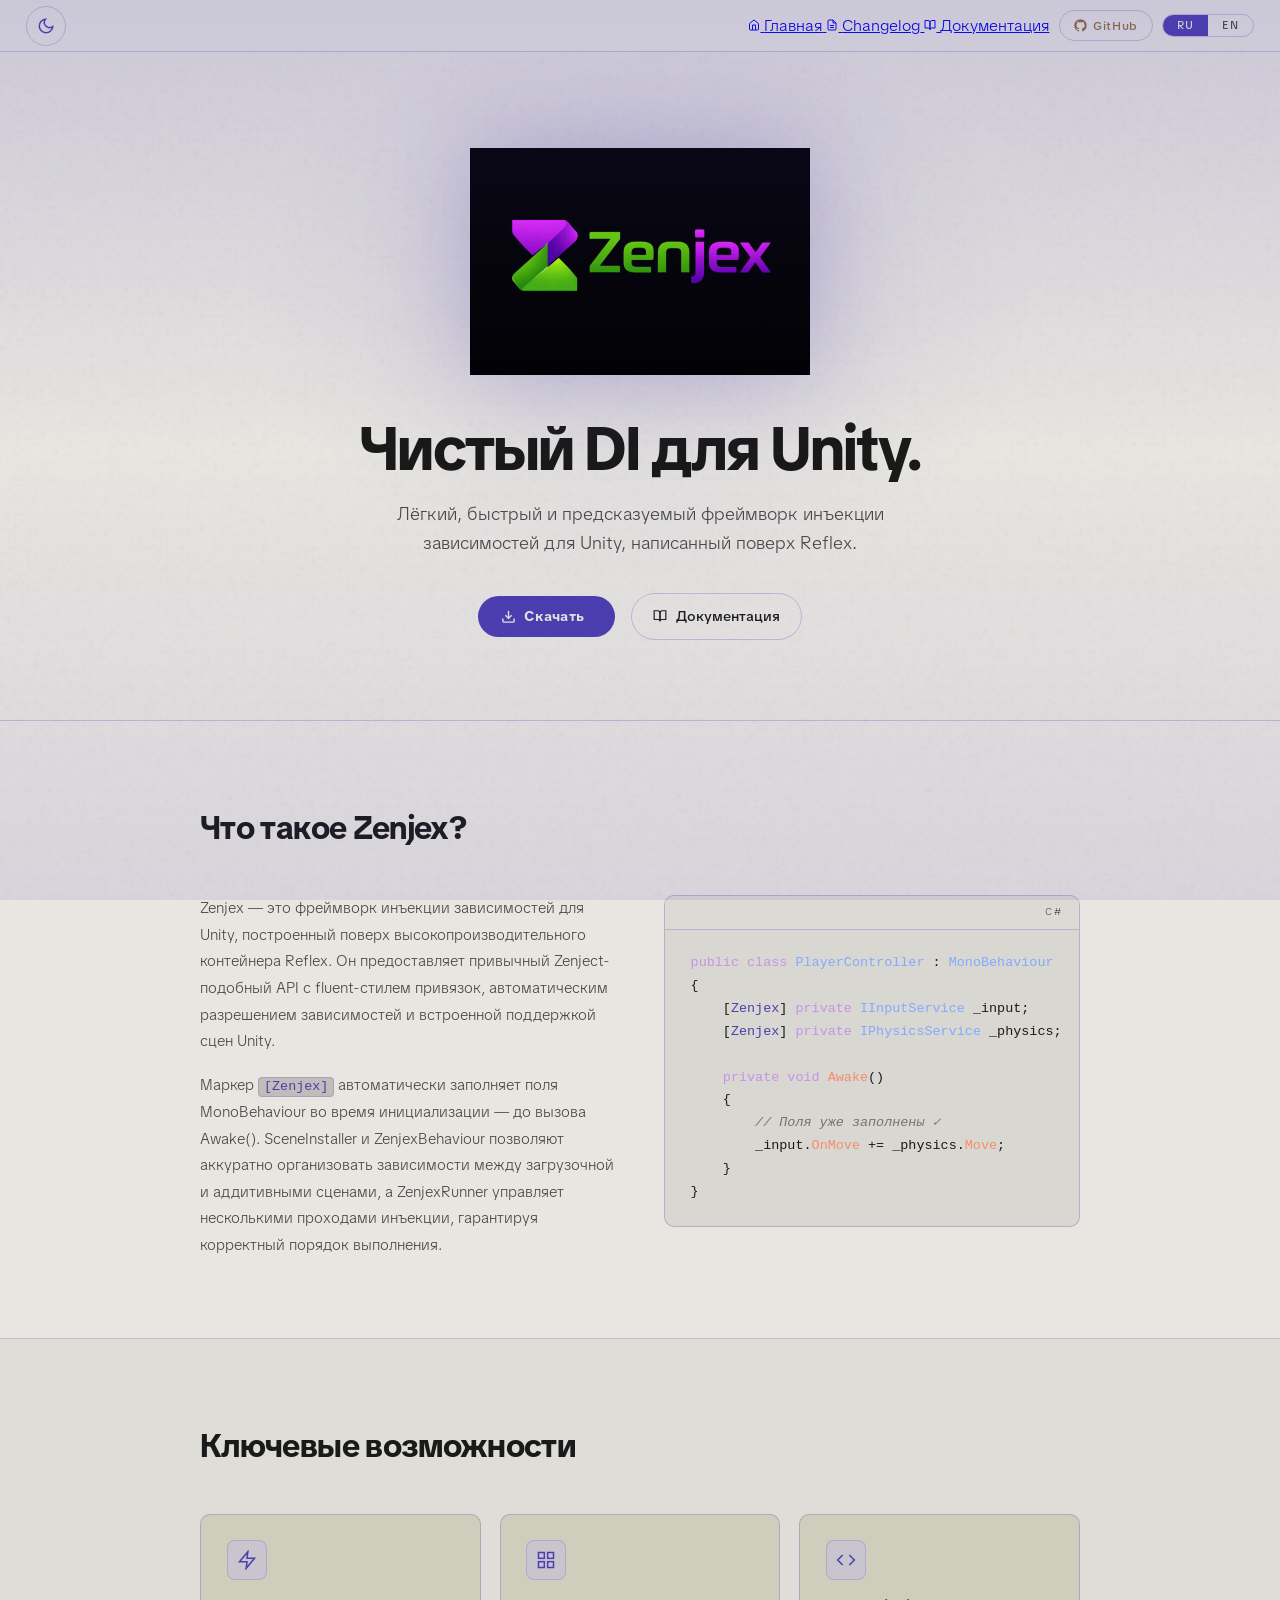
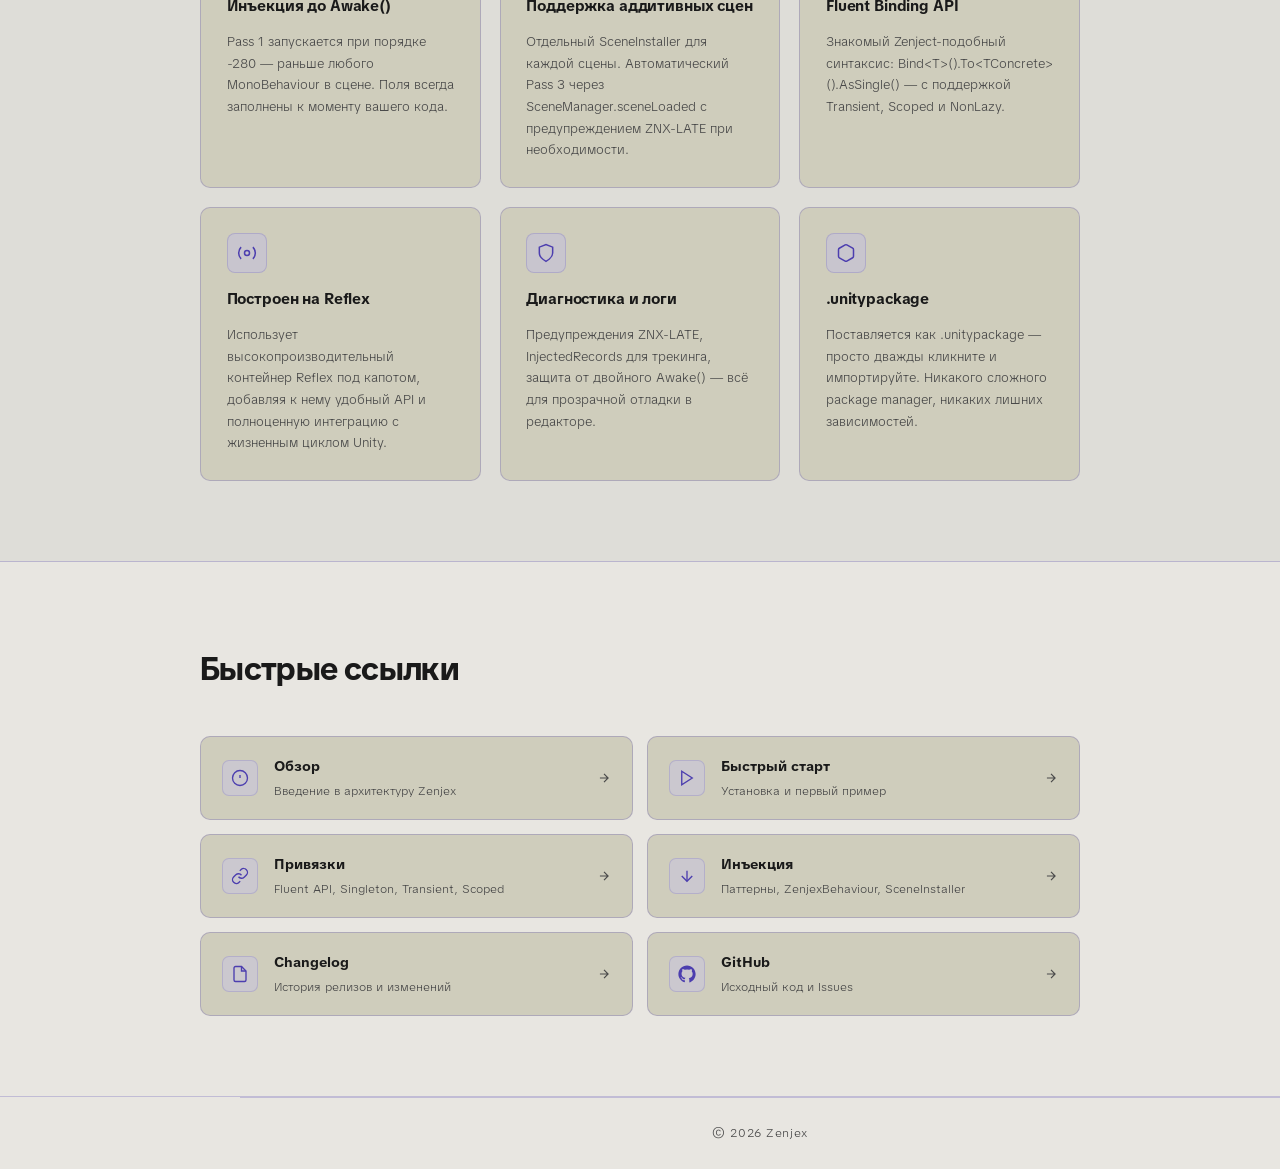
==== commit eb7ef0dd: "Changed home page design" ====
--- a/src/index.html
+++ b/src/index.html
@@ -18,9 +18,15 @@
   <!-- TOP BAR -->
   <header class="topbar">
     <div class="topbar-left">
-      <a class="topbar-logo" id="portfolio-link" href="#" aria-label="Back to portfolio">
-        <img class="topbar-logo-img" src="img/logo.png" alt="Zenjex" id="topbar-logo-img" />
-      </a>
+      <button class="theme-switcher" id="theme-toggle" aria-label="Toggle theme" onclick="toggleTheme()">
+        <svg class="theme-icon sun" viewBox="0 0 24 24" fill="none" stroke="currentColor" stroke-width="2" aria-hidden="true">
+          <circle cx="12" cy="12" r="5"/>
+          <path d="M12 1v2M12 21v2M4.22 4.22l1.42 1.42M18.36 18.36l1.42 1.42M1 12h2M21 12h2M4.22 19.78l1.42-1.42M18.36 5.64l1.42-1.42"/>
+        </svg>
+        <svg class="theme-icon moon" viewBox="0 0 24 24" fill="none" stroke="currentColor" stroke-width="2" aria-hidden="true">
+          <path d="M21 12.79A9 9 0 1 1 11.21 3 7 7 0 0 0 21 12.79z"/>
+        </svg>
+      </button>
     </div>
 
     <div class="topbar-right">
@@ -57,16 +63,6 @@
         <button class="lang-btn active" id="btn-ru" onclick="setLang('ru')">RU</button>
         <button class="lang-btn"        id="btn-en" onclick="setLang('en')">EN</button>
       </div>
-
-      <button class="theme-switcher" id="theme-toggle" aria-label="Toggle theme" onclick="toggleTheme()">
-        <svg class="theme-icon sun" viewBox="0 0 24 24" fill="none" stroke="currentColor" stroke-width="2" aria-hidden="true">
-          <circle cx="12" cy="12" r="5"/>
-          <path d="M12 1v2M12 21v2M4.22 4.22l1.42 1.42M18.36 18.36l1.42 1.42M1 12h2M21 12h2M4.22 19.78l1.42-1.42M18.36 5.64l1.42-1.42"/>
-        </svg>
-        <svg class="theme-icon moon" viewBox="0 0 24 24" fill="none" stroke="currentColor" stroke-width="2" aria-hidden="true">
-          <path d="M21 12.79A9 9 0 1 1 11.21 3 7 7 0 0 0 21 12.79z"/>
-        </svg>
-      </button>
     </div>
   </header>
 
@@ -75,13 +71,13 @@
 
     <!-- HERO -->
     <section class="home-hero">
-      <div class="home-hero-inner">
+      <div class="home-hero-inner home-hero-inner--centered">
 
         <div class="home-hero-logo-wrap">
           <img class="home-hero-logo" src="img/logo.png" alt="Zenjex" />
         </div>
 
-        <div class="home-hero-text">
+        <div class="home-hero-text home-hero-text--centered">
           <h1 class="home-tagline t" data-ru="Чистый DI для&nbsp;Unity." data-en="Clean DI for&nbsp;Unity.">Чистый DI для&nbsp;Unity.</h1>
           <p class="home-sub t"
              data-ru="Лёгкий, быстрый и предсказуемый фреймворк инъекции зависимостей для Unity, написанный поверх Reflex."
@@ -89,7 +85,7 @@
             Лёгкий, быстрый и предсказуемый фреймворк инъекции зависимостей для Unity, написанный поверх Reflex.
           </p>
 
-          <div class="home-cta-row">
+          <div class="home-cta-row home-cta-row--centered">
             <button class="home-btn-download" id="btn-download" onclick="downloadLatestRelease()">
               <svg width="15" height="15" viewBox="0 0 24 24" fill="none" stroke="currentColor" stroke-width="2.2" aria-hidden="true">
                 <path d="M21 15v4a2 2 0 01-2 2H5a2 2 0 01-2-2v-4"/>
--- a/src/css/home.css
+++ b/src/css/home.css
@@ -31,7 +31,7 @@
    ════════════════════════════════════════════════════════════ */
 .home-hero {
   position: relative;
-  padding: 7rem 2rem 5rem;
+  padding: 6rem 2rem 5rem;
   overflow: hidden;
   border-bottom: 1px solid var(--border);
 }
@@ -40,42 +40,58 @@
 .home-hero::before {
   content: '';
   position: absolute;
-  top: -80px;
+  top: -60px;
   left: 50%;
   transform: translateX(-50%);
-  width: 700px;
-  height: 500px;
+  width: 800px;
+  height: 600px;
   background: radial-gradient(ellipse at center,
-    color-mix(in srgb, var(--accent) 12%, transparent) 0%,
+    color-mix(in srgb, var(--accent) 10%, transparent) 0%,
     transparent 70%);
   pointer-events: none;
 }
 
+/* Centered vertical layout */
 .home-hero-inner {
   position: relative;
-  max-width: 880px;
+  max-width: 700px;
   margin: 0 auto;
   display: flex;
-  align-items: center;
-  gap: 3.5rem;
-}
-
-/* Hero logo */
+  flex-direction: column;
+  align-items: center;
+  gap: 0;
+}
+
+.home-hero-inner--centered {
+  flex-direction: column;
+  align-items: center;
+  text-align: center;
+}
+
+/* Hero logo — big, on top */
 .home-hero-logo-wrap {
   flex-shrink: 0;
+  margin-bottom: 2.6rem;
 }
 
 .home-hero-logo {
-  width: 160px;
+  width: 340px;
   height: auto;
   display: block;
   background: transparent;
-  filter: drop-shadow(0 0 32px color-mix(in srgb, var(--accent) 30%, transparent));
-}
-
-/* Hero text */
+  filter: drop-shadow(0 0 48px color-mix(in srgb, var(--accent) 28%, transparent));
+}
+
+/* Hero text — centered below logo */
 .home-hero-text {
-  flex: 1;
+  width: 100%;
+}
+
+.home-hero-text--centered {
+  display: flex;
+  flex-direction: column;
+  align-items: center;
+  text-align: center;
 }
 
 .home-tagline {
@@ -93,6 +109,7 @@
   line-height: 1.65;
   max-width: 520px;
   margin-bottom: 2.2rem;
+  text-align: center;
 }
 
 /* CTA buttons row */
@@ -101,6 +118,10 @@
   align-items: center;
   gap: 1rem;
   flex-wrap: wrap;
+}
+
+.home-cta-row--centered {
+  justify-content: center;
 }
 
 /* Primary download button */
@@ -409,26 +430,15 @@
    ════════════════════════════════════════════════════════════ */
 @media (max-width: 768px) {
   .home-hero {
-    padding: 5rem 1.4rem 3.5rem;
-  }
-
-  .home-hero-inner {
-    flex-direction: column;
-    gap: 2rem;
-    text-align: center;
+    padding: 4rem 1.4rem 3rem;
   }
 
   .home-hero-logo {
-    width: 110px;
-  }
-
-  .home-sub {
-    margin-left: auto;
-    margin-right: auto;
-  }
-
-  .home-cta-row {
-    justify-content: center;
+    width: 220px;
+  }
+
+  .home-hero-logo-wrap {
+    margin-bottom: 2rem;
   }
 
   .home-section {
